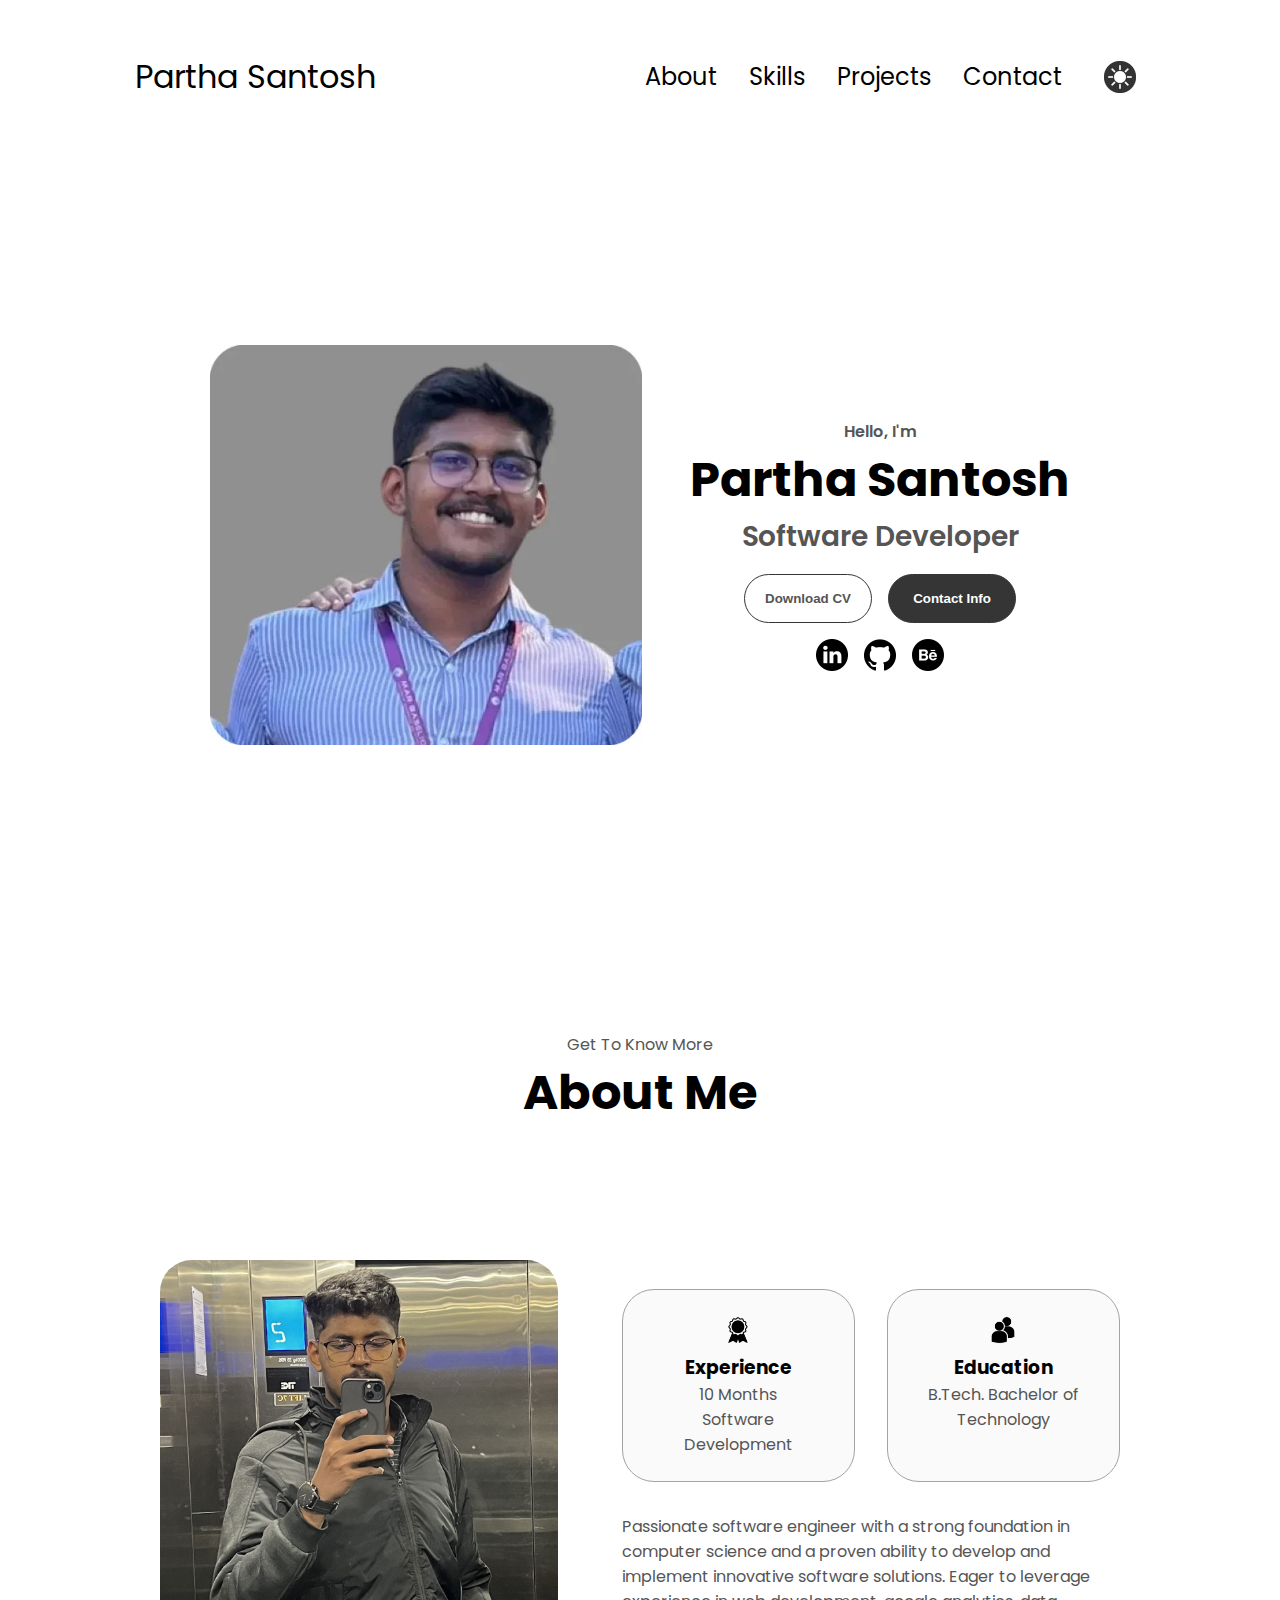
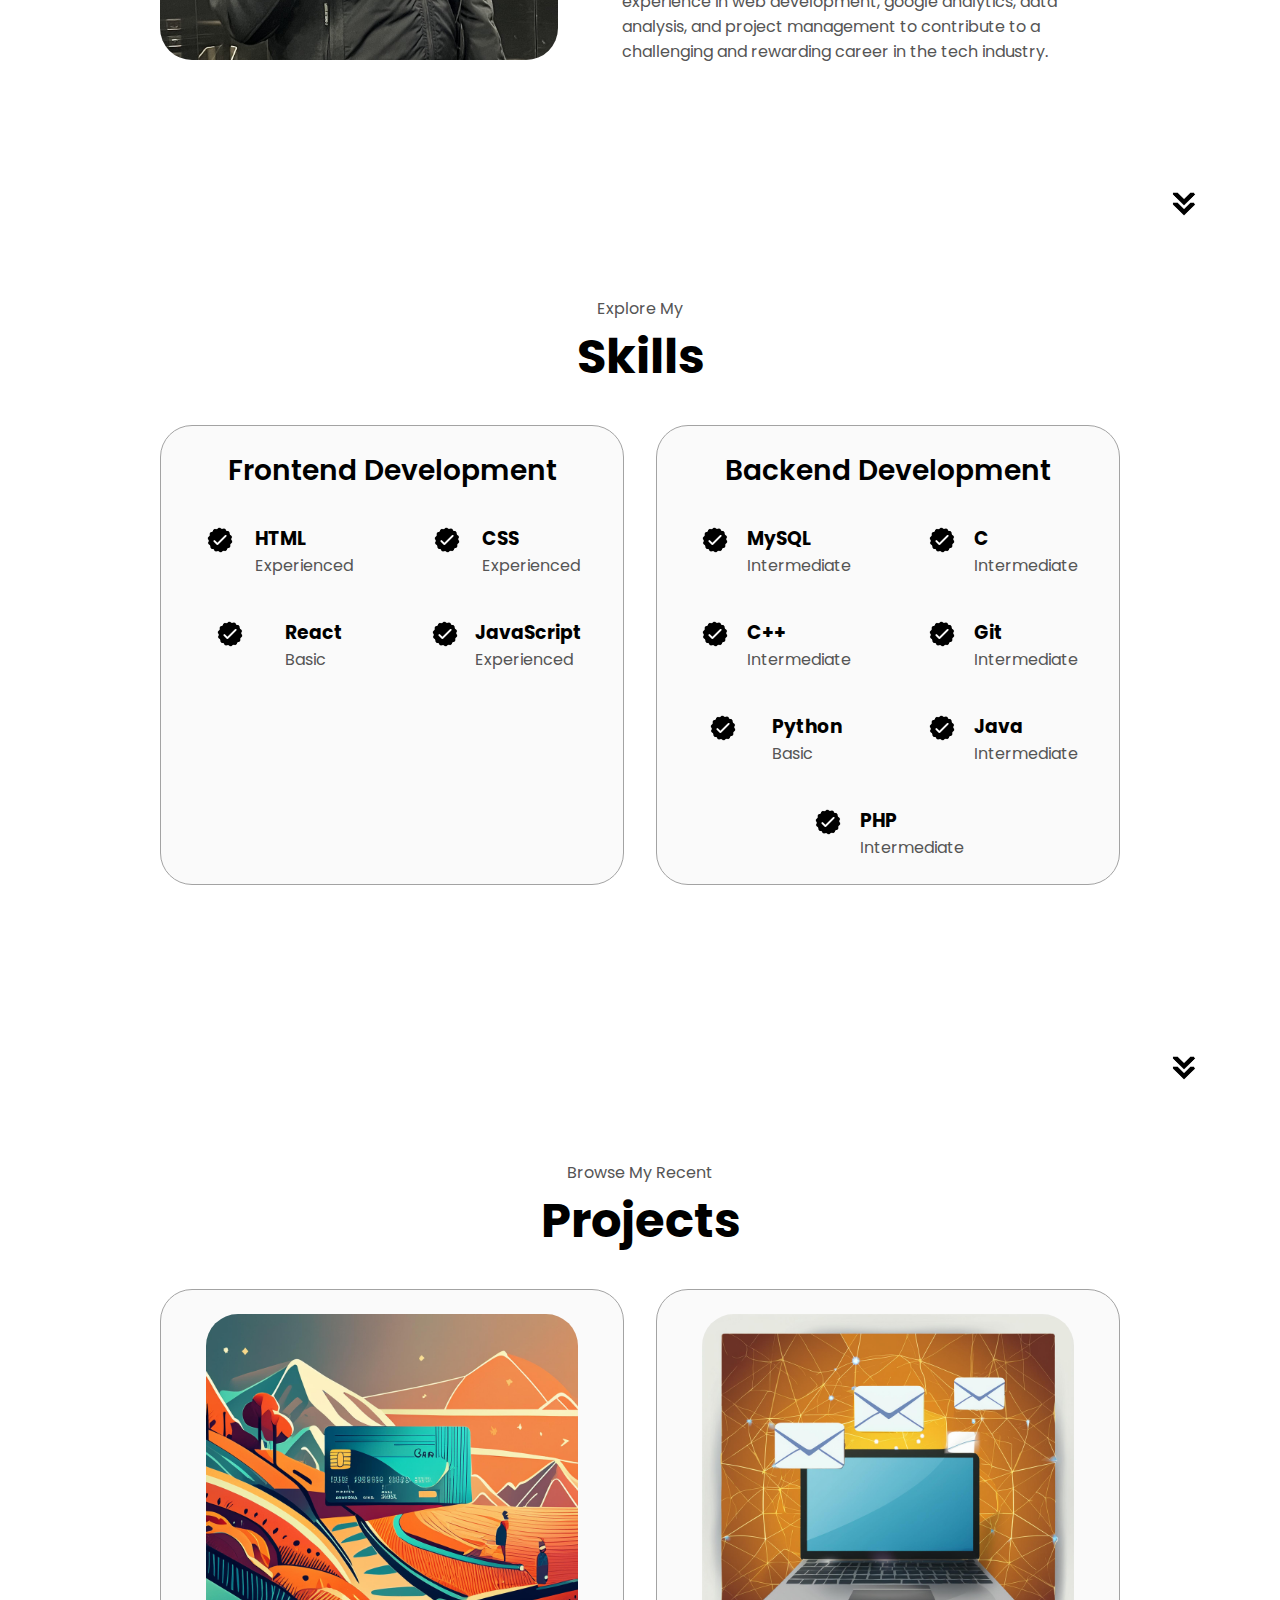
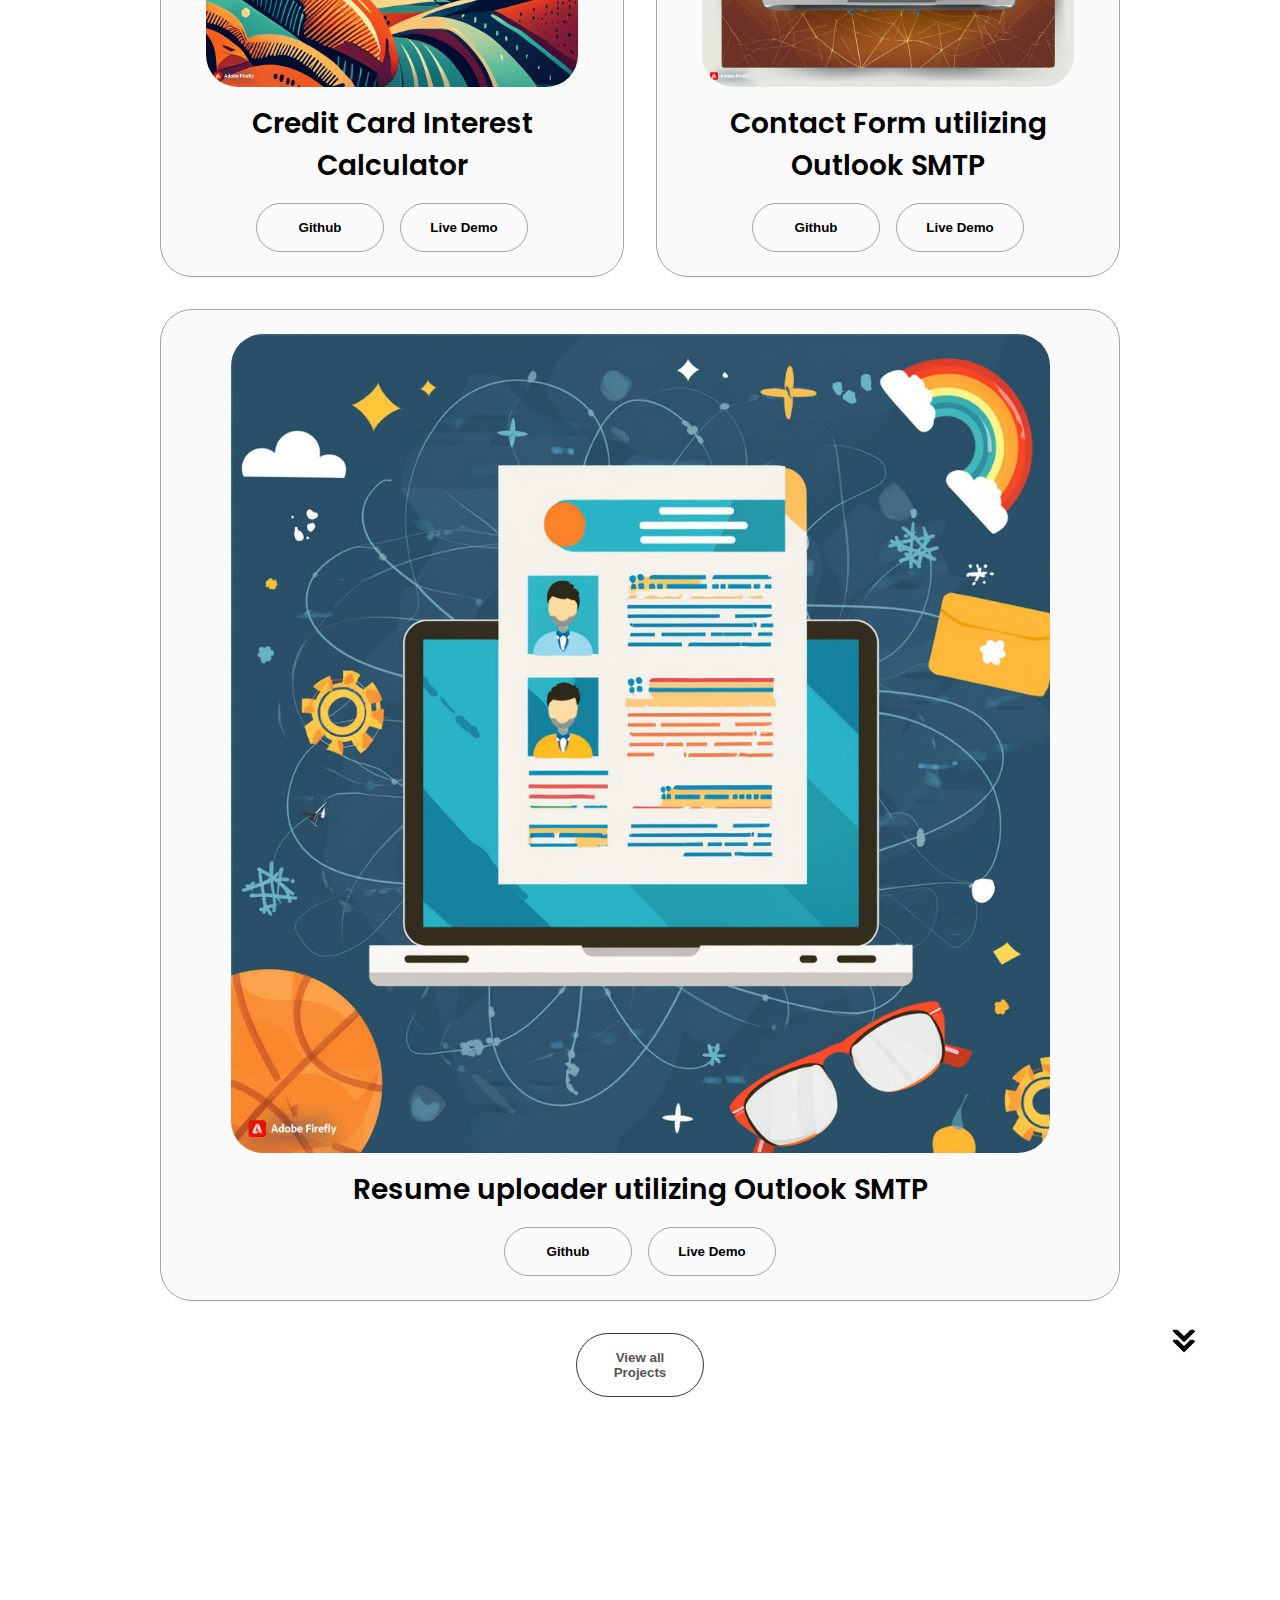
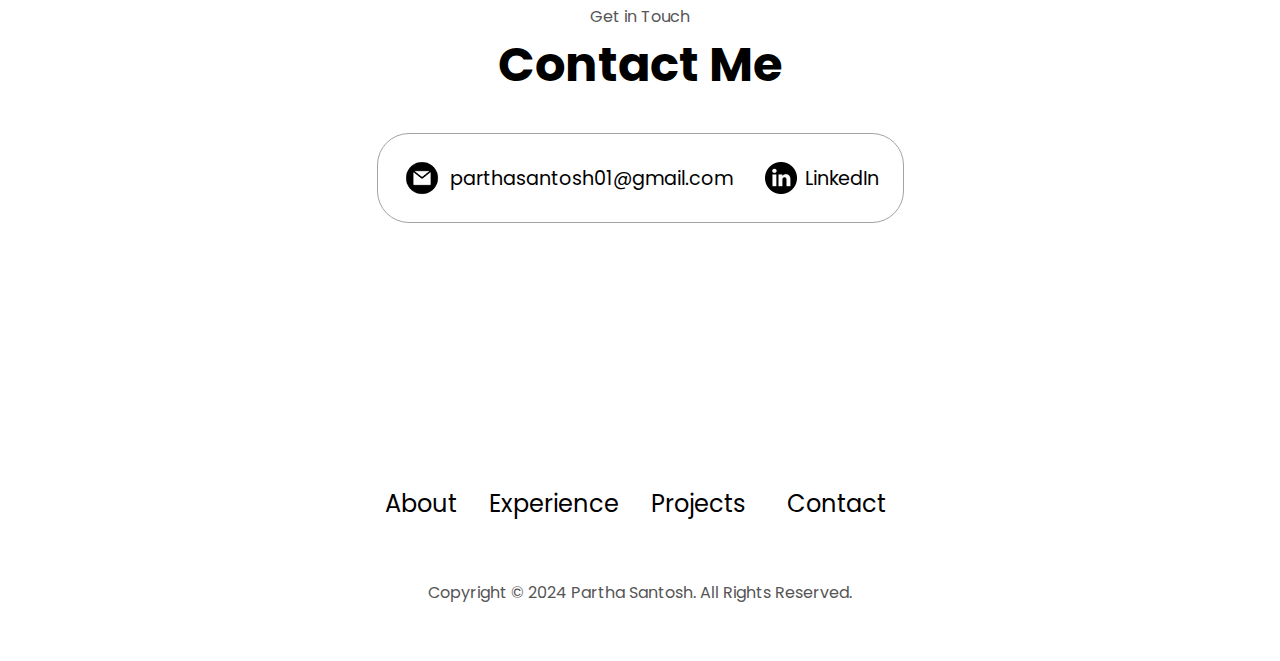
==== index.html @ 5e07e07b "Add files via upload" ====
<!DOCTYPE html>
<html lang="en">
  <head>
    <meta charset="UTF-8" />
    <meta http-equiv="X-UA-Compatible" content="IE=edge" />
    <meta name="viewport" content="width=device-width, initial-scale=1.0" />
    <title>My Portfolio</title>
    <link rel="stylesheet" href="style.css" />
    <link rel="stylesheet" href="mediaqueries.css" />

    <style>
      /* Webkit scrollbar styles */
      ::-webkit-scrollbar {
          width: 12px;
      }

      ::-webkit-scrollbar-track {
          background: #f1f1f1;
      }

      ::-webkit-scrollbar-thumb {
          background: #888;
          border-radius: 6px;
      }

      ::-webkit-scrollbar-thumb:hover {
          background: #555;
      }

      /* Firefox scrollbar styles */
      body {
          scrollbar-width: thin; /* Options: auto, thin */
          scrollbar-color: #888 #f1f1f1; /* thumb color, track color */
          height: 200vh; /* Just to make sure scrollbar appears */
      }
  </style>

  </head>
  <body>
    <nav id="desktop-nav">
      <div class="logo">Partha Santosh</div>
      <div>
        <ul class="nav-links">
          <li><a href="#about">About</a></li>
          <li><a href="#experience">Skills</a></li>
          <li><a href="#projects">Projects</a></li>
          <li><a href="#contact">Contact</a></li>
          <li>
            <img
              id="modeToggle"
              class="icon color-icon"
              src="./assets/theme_light.png"
              src-light="./assets/theme_light.png"
              src-dark="./assets/theme_dark.png"
              alt="Color them icon"
            />
          </li>
        </ul>
      </div>
    </nav>
    <nav id="hamburger-nav">
      <div class="logo">Partha Santosh</div>
      <div class="hamburger-menu">
        <div class="hamburger-icon" onclick="toggleMenu()">
          <span></span>
          <span></span>
          <span></span>
        </div>
        <div class="menu-links">
          <li><a href="#about" onclick="toggleMenu()">About</a></li>
          <li><a href="#experience" onclick="toggleMenu()">Experience</a></li>
          <li><a href="#projects" onclick="toggleMenu()">Projects</a></li>
          <li><a href="#contact" onclick="toggleMenu()">Contact</a></li>
          <li>
            <img
              id="modeToggle2"
              class="icon color-icon"
              src="./assets/theme_light.png"
              src-light="./assets/theme_light.png"
              src-dark="./assets/theme_dark.png"
              alt="Color them icon"
            />
          </li>
        </div>
      </div>
    </nav>
    <section id="profile">
      <div class="section__pic-container">
        <img src="./assets/partha profile pic.jpg" alt="Partha Santosh profile picture" />
      </div>
      <div class="section__text">
        <p class="section__text__p1">Hello, I'm</p>
        <h1 class="title">Partha Santosh</h1>
        <p class="section__text__p2">Software Developer</p>
        <div class="btn-container">
          <button
            class="btn btn-color-2"
            onclick="window.open('./assets/Partha Santosh Resume.pdf')"
          >
            Download CV
          </button>
          <button class="btn btn-color-1" onclick="location.href='./#contact'">
            Contact Info
          </button>
        </div>
        <div id="socials-container">
          <img
            src="./assets/linkedin_light.png"
            src-light="./assets/linkedin_light.png"
            src-dark="./assets/linkedin_dark.png"
            alt="My LinkedIn profile"
            class="icon linkedin-icon"
            onclick="location.href='https://www.linkedin.com/in/partha01/'"
          />
          <img
            src="./assets/github_light.png"
            src-light="./assets/github_light.png"
            src-dark="./assets/github_dark.png"
            alt="My github profile"
            class="icon github-icon"
            onclick="location.href='https://github.com/Parth0022'"
          />
          <img
            src="./assets/behance_light.png"
            src-light="./assets/behance_light.png"
            src-dark="./assets/behance_dark.png"
            alt="My Behance profile"
            class="icon behance-icon"
            onclick="location.href='https://www.behance.net/parthasantosh'"
          />
        </div>
      </div>
    </section>
    <section id="about">
      <p class="section__text__p1">Get To Know More</p>
      <h1 class="title">About Me</h1>
      <div class="section-container">
        <div class="section__pic-container">
          <img
            src="./assets/pic 2.2.JPG"
            alt="Profile picture"
            class="about-pic"
          />
        </div>
        <div class="about-details-container">
          <div class="about-containers">
            <div class="details-container">
              <img
                src="./assets/experience_light.png"
                src-light="./assets/experience_light.png"
                src-dark="./assets/experience_dark.png"
                alt="Experience icon"
                class="icon"
              />
              <h3>Experience</h3>
              <p>10 Months <br />Software Development</p>
            </div>
            <div class="details-container">
              <img
                src="./assets/education_light.png"
                src-light="./assets/education_light.png"
                src-dark="./assets/education_dark.png"
                alt="Education icon"
                class="icon"
              />
              <h3>Education</h3>
              <p>B.Tech. Bachelor of Technology</p>
            </div>
          </div>
          <div class="text-container">
            <p>
              Passionate software engineer with a strong foundation in computer science and a proven 
              ability to develop and implement innovative software solutions.
              Eager to leverage experience in web development, google analytics, data analysis, and project management to contribute to a 
              challenging and rewarding career in the tech industry.
            </p>
          </div>
        </div>
      </div>
      <img
        src="./assets/arrow_light.png"
        src-light="./assets/arrow_light.png"
        src-dark="./assets/arrow_dark.png"
        alt="Arrow icon"
        class="icon arrow"
        onclick="location.href='./#experience'"
      />
    </section>
    <section id="experience">
      <p class="section__text__p1">Explore My</p>
      <h1 class="title">Skills</h1>
      <div class="experience-details-container">
        <div class="about-containers">
          <div class="details-container">
            <h2 class="experience-sub-title">Frontend Development</h2>
            <div class="article-container">
              <article>
                <img
                  src="./assets/checkmark_light.png"
                  src-light="./assets/checkmark_light.png"
                  src-dark="./assets/checkmark_dark.png"
                  alt="Experience icon"
                  class="icon"
                />
                <div>
                  <h3>HTML</h3>
                  <p>Experienced</p>
                </div>
              </article>
              <article>
                <img
                  src="./assets/checkmark_light.png"
                  src-light="./assets/checkmark_light.png"
                  src-dark="./assets/checkmark_dark.png"
                  alt="Experience icon"
                  class="icon"
                />
                <div>
                  <h3>CSS</h3>
                  <p>Experienced</p>
                </div>
              </article>
              <article>
                <img
                  src="./assets/checkmark_light.png"
                  src-light="./assets/checkmark_light.png"
                  src-dark="./assets/checkmark_dark.png"
                  alt="Experience icon"
                  class="icon"
                />
                <div>
                  <h3>React</h3>
                  <p>Basic</p>
                </div>
              </article>
              <article>
                <img
                  src="./assets/checkmark_light.png"
                  src-light="./assets/checkmark_light.png"
                  src-dark="./assets/checkmark_dark.png"
                  alt="Experience icon"
                  class="icon"
                />
                <div>
                  <h3>JavaScript</h3>
                  <p>Experienced</p>
                </div>
              </article>
             

            </div>
          </div>
          <div class="details-container">
            <h2 class="experience-sub-title">Backend Development</h2>
            <div class="article-container">
              <article>
                <img
                  src="./assets/checkmark_light.png"
                  src-light="./assets/checkmark_light.png"
                  src-dark="./assets/checkmark_dark.png"
                  alt="Experience icon"
                  class="icon"
                />
                <div>
                  <h3>MySQL</h3>
                  <p>Intermediate</p>
                </div>
              </article>
              <article>
                <img
                  src="./assets/checkmark_light.png"
                  src-light="./assets/checkmark_light.png"
                  src-dark="./assets/checkmark_dark.png"
                  alt="Experience icon"
                  class="icon"
                />
                <div>
                  <h3>C</h3>
                  <p>Intermediate</p>
                </div>
              </article>
              <article>
                <img
                  src="./assets/checkmark_light.png"
                  src-light="./assets/checkmark_light.png"
                  src-dark="./assets/checkmark_dark.png"
                  alt="Experience icon"
                  class="icon"
                />
                <div>
                  <h3>C++</h3>
                  <p>Intermediate</p>
                </div>
              </article>
              <article>
                <img
                  src="./assets/checkmark_light.png"
                  src-light="./assets/checkmark_light.png"
                  src-dark="./assets/checkmark_dark.png"
                  alt="Experience icon"
                  class="icon"
                />
                <div>
                  <h3>Git</h3>
                  <p>Intermediate</p>
                </div>
              </article>
              <article>
                <img
                  src="./assets/checkmark_light.png"
                  src-light="./assets/checkmark_light.png"
                  src-dark="./assets/checkmark_dark.png"
                  alt="Experience icon"
                  class="icon"
                />
                <div>
                  <h3>Python</h3>
                  <p>Basic</p>
                </div>
              </article>
              <article>
                <img
                  src="./assets/checkmark_light.png"
                  src-light="./assets/checkmark_light.png"
                  src-dark="./assets/checkmark_dark.png"
                  alt="Experience icon"
                  class="icon"
                />
                <div>
                  <h3>Java</h3>
                  <p>Intermediate</p>
                </div>
              </article>
              <article>
                <img
                  src="./assets/checkmark_light.png"
                  src-light="./assets/checkmark_light.png"
                  src-dark="./assets/checkmark_dark.png"
                  alt="Experience icon"
                  class="icon"
                />
                <div>
                  <h3>PHP</h3>
                  <p>Intermediate</p>
                </div>
              </article>
            </div>
          </div>

        </div>
      </div>





      
      <img
        src="./assets/arrow_light.png"
        src-light="./assets/arrow_light.png"
        src-dark="./assets/arrow_dark.png"
        alt="Arrow icon"
        class="icon arrow"
        onclick="location.href='./#projects'"
      />
    </section>
    <section id="projects">
      <p class="section__text__p1">Browse My Recent</p>
      <h1 class="title">Projects</h1>
      <div class="experience-details-container">
        <div class="about-containers">
          <div class="details-container color-container">
            <div class="article-container">
              <img
                src="./assets/credit card poster.jpg"
                alt="Project 1"
                class="project-img"
              />
            </div>
            <h2 class="experience-sub-title project-title">Credit Card Interest Calculator</h2>
            <div class="btn-container">
              <button
                class="btn btn-color-2 project-btn"
                onclick="location.href='https://github.com/Parth0022/Credit-Card-Interest-Calculator.git'"
              >
                Github
              </button>
              <button
                class="btn btn-color-2 project-btn"
                onclick="location.href='https://github.com/'"
              >
                Live Demo
              </button>
            </div>
          </div>
          <div class="details-container color-container">
            <div class="article-container">
              <img
                src="./assets/SMTP poster.jpg"
                alt="Project 2"
                class="project-img"
              />
            </div>
            <h2 class="experience-sub-title project-title">Contact Form utilizing Outlook SMTP</h2>
            <div class="btn-container">
              <button
                class="btn btn-color-2 project-btn"
                onclick="location.href='https://github.com/Parth0022/SMTP-Contact-Form-.git'"
              >
                Github
              </button>
              <button
                class="btn btn-color-2 project-btn"
                onclick="location.href='https://github.com/Parth0022/SMTP-Contact-Form-.git'"
              >
                Live Demo
              </button>
            </div>
          </div>
          <div class="details-container color-container">
            <div class="article-container">
              <img
                src="./assets/resume uploader poster.jpg"
                alt="Project 3"
                class="project-img"
              />
            </div>
            <h2 class="experience-sub-title project-title">Resume uploader utilizing Outlook SMTP</h2>
            <div class="btn-container">
              <button
                class="btn btn-color-2 project-btn"
                onclick="location.href='https://github.com/Parth0022/Resume-Uploader.git'"
              >
                Github
              </button>
              <button
                class="btn btn-color-2 project-btn"
                onclick="location.href='https://github.com/Parth0022/Resume-Uploader.git'"
              >
                Live Demo
              </button>
            </div>
          </div>
        </div>
        <center>
          <button class="btn btn-color-2" onclick="location.href='./#contact'">
            View all Projects
          </button>
        <center>
      </div>
 
      <img
        src="./assets/arrow_light.png"
        src-light="./assets/arrow_light.png"
        src-dark="./assets/arrow_dark.png"
        alt="Arrow icon"
        class="icon arrow"
        onclick="location.href='./#contact'"
      />
    </section>
    <section id="contact">
      <p class="section__text__p1">Get in Touch</p>
      <h1 class="title">Contact Me</h1>
      <div class="contact-info-upper-container">
        <div class="contact-info-container">
          <img
            src="./assets/email_light.png"
            src-light="./assets/email_light.png"
            src-dark="./assets/email_dark.png"
            alt="Email icon"
            class="icon contact-icon email-icon"
          />
          <p><a href="mailto:parthasantosh01@gmail.com">parthasantosh01@gmail.com</a></p>
        </div>
        <div class="contact-info-container">
          <img
            src="./assets/linkedin_light.png"
            src-light="./assets/linkedin_light.png"
            src-dark="./assets/linkedin_dark.png"
            alt="My LinkedIn profile"
            class="icon linkedin-icon"
            onclick="location.href='https://www.linkedin.com/in/partha01/'"
          />
          <p><a href="https://www.linkedin.com">LinkedIn</a></p>
        </div>
      </div>
    </section>
    <footer>
      <nav>
        <div class="nav-links-container">
          <ul class="nav-links">
            <li><a href="#about">About</a></li>
            <li><a href="#experience">Experience</a></li>
            <li><a href="#projects">Projects</a></li>
            <li><a href="#contact">Contact</a></li>
          </ul>
        </div>
      </nav>
      <p>Copyright &#169; 2024 Partha Santosh. All Rights Reserved.</p>
    </footer>
    <script src="script.js"></script>
  </body>
</html>
---- style.css ----
/* GENERAL */

@import url("https://fonts.googleapis.com/css2?family=Poppins:wght@300;400;500;600&display=swap");

/* Default Light Mode */
:root {
  --primary-color: white;
  --primary-color-2: rgb(250, 250, 250);
  --primary-color-3: rgb(181, 181, 181);
  --background-color: rgb(255, 255, 255);
  --secondary-color: black;
  --secondary-color-2: rgb(85, 85, 85);
  --button-background: rgb(53, 53, 53);
  --button-text-hover: grey;
  --button-border: rgb(53, 53, 53) 0.1rem solid;
  --button-border-2: rgb(255, 255, 255) 0.1rem solid;
  --container-border: rgb(163, 163, 163);
}

/* Dark Mode */
[theme="dark"] {
  --primary-color: black;
  --primary-color-2: rgb(39, 39, 39);
  --primary-color-3: rgb(74, 74, 74);
  --background-color: rgb(33, 33, 33);
  --secondary-color: white;
  --secondary-color-2: rgb(170, 170, 170);
  --button-background: rgb(202, 202, 202);
  --button-text-hover: lightgrey;
  --button-border: rgb(202, 202, 202) 0.1rem solid;
  --button-border-2: rgb(0, 0, 0) 0.1rem solid;
  --container-border: rgb(92, 92, 92);
}

* {
  margin: 0;
  padding: 0;
}

h3 {
  color: var(--secondary-color);
}

body {
  font-family: "Poppins", sans-serif;
  background-color: var(--background-color);
}

html {
  scroll-behavior: smooth;
}

p {
  color: var(--secondary-color-2);
}

/* TRANSITION */

a,
.btn {
  transition: all 300ms ease;
}

/* DESKTOP NAV */

nav,
.nav-links {
  display: flex;
  align-items: center;
}

nav {
  justify-content: space-around;
  height: 17vh;
}

.nav-links {
  gap: 2rem;
  list-style: none;
  font-size: 1.5rem;
}

nav li:last-child {
  width: max-content;
  display: flex;
  margin: auto;
  padding: 10px;
}

a {
  color: var(--secondary-color);
  text-decoration: none;
  text-decoration-color: var(--primary-color);
}

a:hover {
  text-decoration: underline;
  text-underline-offset: 1rem;
  text-decoration-color: var(--secondary-color);
}

nav a:hover {
  color: var(--secondary-color);
  text-decoration-color: var(--secondary-color);
}

.logo {
  font-size: 2rem;
  color: var(--secondary-color);
}

.logo:hover {
  cursor: default;
}

/* HAMBURGER MENU */

#hamburger-nav {
  display: none;
}

.hamburger-menu {
  position: relative;
  display: inline-block;
}

.hamburger-icon {
  display: flex;
  flex-direction: column;
  justify-content: space-between;
  height: 24px;
  width: 30px;
  cursor: pointer;
}

.hamburger-icon span {
  width: 100%;
  height: 2px;
  background-color: var(--secondary-color);
  transition: all 0.3 ease-in-out;
}

.menu-links {
  position: absolute;
  top: 100%;
  right: 0;
  background-color: var(--primary-color);
  width: fit-content;
  max-height: 0;
  overflow: hidden;
  transition: all 0.3 ease-in-out;
}

.menu-links a {
  display: block;
  padding: 10px;
  text-align: center;
  font-size: 1.5rem;
  color: var(--secondary-color);
  text-decoration: none;
  transition: all 0.3 ease-in-out;
}

.menu-links li {
  list-style: none;
}

.menu-links.open {
  max-height: 300px;
}

.hamburger-icon.open span:first-child {
  transform: rotate(45deg) translate(10px, 5px);
}

.hamburger-icon.open span:nth-child(2) {
  opacity: 0;
}

.hamburger-icon.open span:last-child {
  transform: rotate(-45deg) translate(10px, -5px);
}

.hamburger-icon span:first-child {
  transform: none;
}

.hamburger-icon span:first-child {
  opacity: 1;
}

.hamburger-icon span:first-child {
  transform: none;
}

/* SECTIONS */

section {
  padding-top: 4vh;
  height: 96vh;
  margin: 0 10rem;
  box-sizing: border-box;
  min-height: fit-content;
}

.section-container {
  display: flex;
}

/* PROFILE SECTION */

#profile {
  display: flex;
  justify-content: center;
  gap: 5rem;
  height: 80vh;
}

.section__pic-container {
  display: flex;
  height: 400px;
  width: 400px;
  margin: auto 0;
}

.section__text {
  align-self: center;
  text-align: center;
}

.section__text p {
  font-weight: 600;
}

.section__text__p1 {
  text-align: center;
}

.section__text__p2 {
  font-size: 1.75rem;
  margin-bottom: 1rem;
}

.title {
  color: var(--secondary-color);
  font-size: 3rem;
  text-align: center;
}

#socials-container {
  display: flex;
  justify-content: center;
  margin-top: 1rem;
  gap: 1rem;
}

/* ICONS */

.icon {
  cursor: pointer;
  height: 2rem;
}

/* BUTTONS */

.btn-container {
  display: flex;
  justify-content: center;
  gap: 1rem;
}

.btn {
  font-weight: 600;
  transition: all 300ms ease;
  padding: 1rem;
  width: 8rem;
  border-radius: 2rem;
}

.btn-color-1,
.btn-color-2 {
  border: var(--button-border);
  color: var(--secondary-color-2);
}

.btn-color-1:hover,
.btn-color-2:hover {
  cursor: pointer;
}

.btn-color-1,
.btn-color-2:hover {
  background: var(--button-background);
  color: var(--primary-color);
}

.btn-color-1:hover {
  background: var(--secondary-color);
}

.btn-color-2 {
  background: none;
}

.btn-color-2:hover {
  border: var(--button-border);
  background: var(--secondary-color);
}

.btn-container {
  gap: 1rem;
}

/* ABOUT SECTION */

#about {
  position: relative;
}

.about-containers {
  gap: 2rem;
  margin-bottom: 2rem;
  margin-top: 2rem;
}

.about-details-container {
  justify-content: center;
  flex-direction: column;
}

.about-containers,
.about-details-container {
  display: flex;
}

.about-pic {
  border-radius: 2rem;
}

.arrow {
  position: absolute;
  right: -5rem;
  bottom: 2.5rem;
}

.details-container {
  padding: 1.5rem;
  flex: 1;
  background: var(--primary-color-2);
  border-radius: 2rem;
  border: var(--button-border);
  border-color: var(--container-border);
  text-align: center;
}

.section-container {
  gap: 4rem;
  height: 80%;
}

.section__pic-container {
  height: 400px;
  width: 400px;
  margin: auto 0;
}

/* EXPERIENCE SECTION */

#experience {
  position: relative;
}

.experience-sub-title {
  color: var(--secondary-color);
  font-weight: 600;
  font-size: 1.75rem;
  margin-bottom: 2rem;
}

.experience-details-container {
  display: flex;
  justify-content: center;
  flex-direction: column;
}

.article-container {
  display: flex;
  text-align: initial;
  flex-wrap: wrap;
  flex-direction: row;
  gap: 2.5rem;
  justify-content: space-around;
}

article {
  display: flex;
  width: 10rem;
  justify-content: space-around;
  gap: 0.5rem;
}

article .icon {
  cursor: default;
}

/* PROJECTS SECTION */

#projects {
  position: relative;
}

.color-container {
  border-color: var(--container-border);
  background: var(--primary-color-2);
}

.project-img {
  border-radius: 2rem;
  width: 90%;
  height: 90%;
}

.project-title {
  margin: 1rem;
  color: var(--secondary-color);
}

.project-btn {
  color: var(--secondary-color);
  border-color: var(--container-border);
}

/* CONTACT */

#contact {
  display: flex;
  justify-content: center;
  flex-direction: column;
  height: 70vh;
}

.contact-info-upper-container {
  display: flex;
  justify-content: center;
  border-radius: 2rem;
  border: var(--button-border);
  border-color: var(--container-border);
  background: var(--background-color);
  margin: 2rem auto;
  padding: 0.5rem;
}

.contact-info-container {
  display: flex;
  align-items: center;
  justify-content: center;
  gap: 0.5rem;
  margin: 1rem;
}

.contact-info-container p {
  font-size: larger;
}

.contact-icon {
  cursor: default;
}

.email-icon {
  height: 2.5rem;
}

/* FOOTER SECTION */

footer {
  height: 26vh;
  margin: 0 1rem;
}

footer p {
  text-align: center;
}
---- mediaqueries.css ----
@media screen and (max-width: 1400px) {
  #profile {
    height: 83vh;
    margin-bottom: 6rem;
  }
  .about-containers {
    flex-wrap: wrap;
  }
}

@media screen and (max-width: 1200px) {
  #desktop-nav {
    display: none;
  }
  #hamburger-nav {
    display: flex;
  }
  #experience,
  .experience-details-container {
    margin-top: 2rem;
  }
  #profile,
  .section-container {
    display: block;
  }
  .arrow {
    display: none;
  }
  section,
  .section-container {
    height: fit-content;
  }
  section {
    margin: 0 5%;
  }
  .section__pic-container {
    width: 275px;
    height: 275px;
    margin: 0 auto 2rem;
  }
  .about-containers {
    margin-top: 0;
  }
}

@media screen and (max-width: 600px) {
  #contact,
  footer {
    height: 40vh;
  }
  #profile {
    height: 83vh;
    margin-bottom: 0;
  }
  article {
    font-size: 1rem;
  }
  footer nav {
    height: fit-content;
    margin-bottom: 2rem;
  }
  .about-containers,
  .contact-info-upper-container,
  .btn-container {
    flex-wrap: wrap;
  }
  .contact-info-container {
    margin: 0;
  }
  .contact-info-container p,
  .nav-links li a {
    font-size: 1rem;
  }
  .experience-sub-title {
    font-size: 1.25rem;
  }
  .logo {
    font-size: 1.5rem;
  }
  .nav-links {
    flex-direction: column;
    gap: 0.5rem;
    text-align: center;
  }
  .section__pic-container {
    width: auto;
    height: 46vw;
    justify-content: center;
  }
  .section__text__p2 {
    font-size: 1.25rem;
  }
  .title {
    font-size: 2rem;
  }
  .text-container {
    text-align: justify;
  }
}
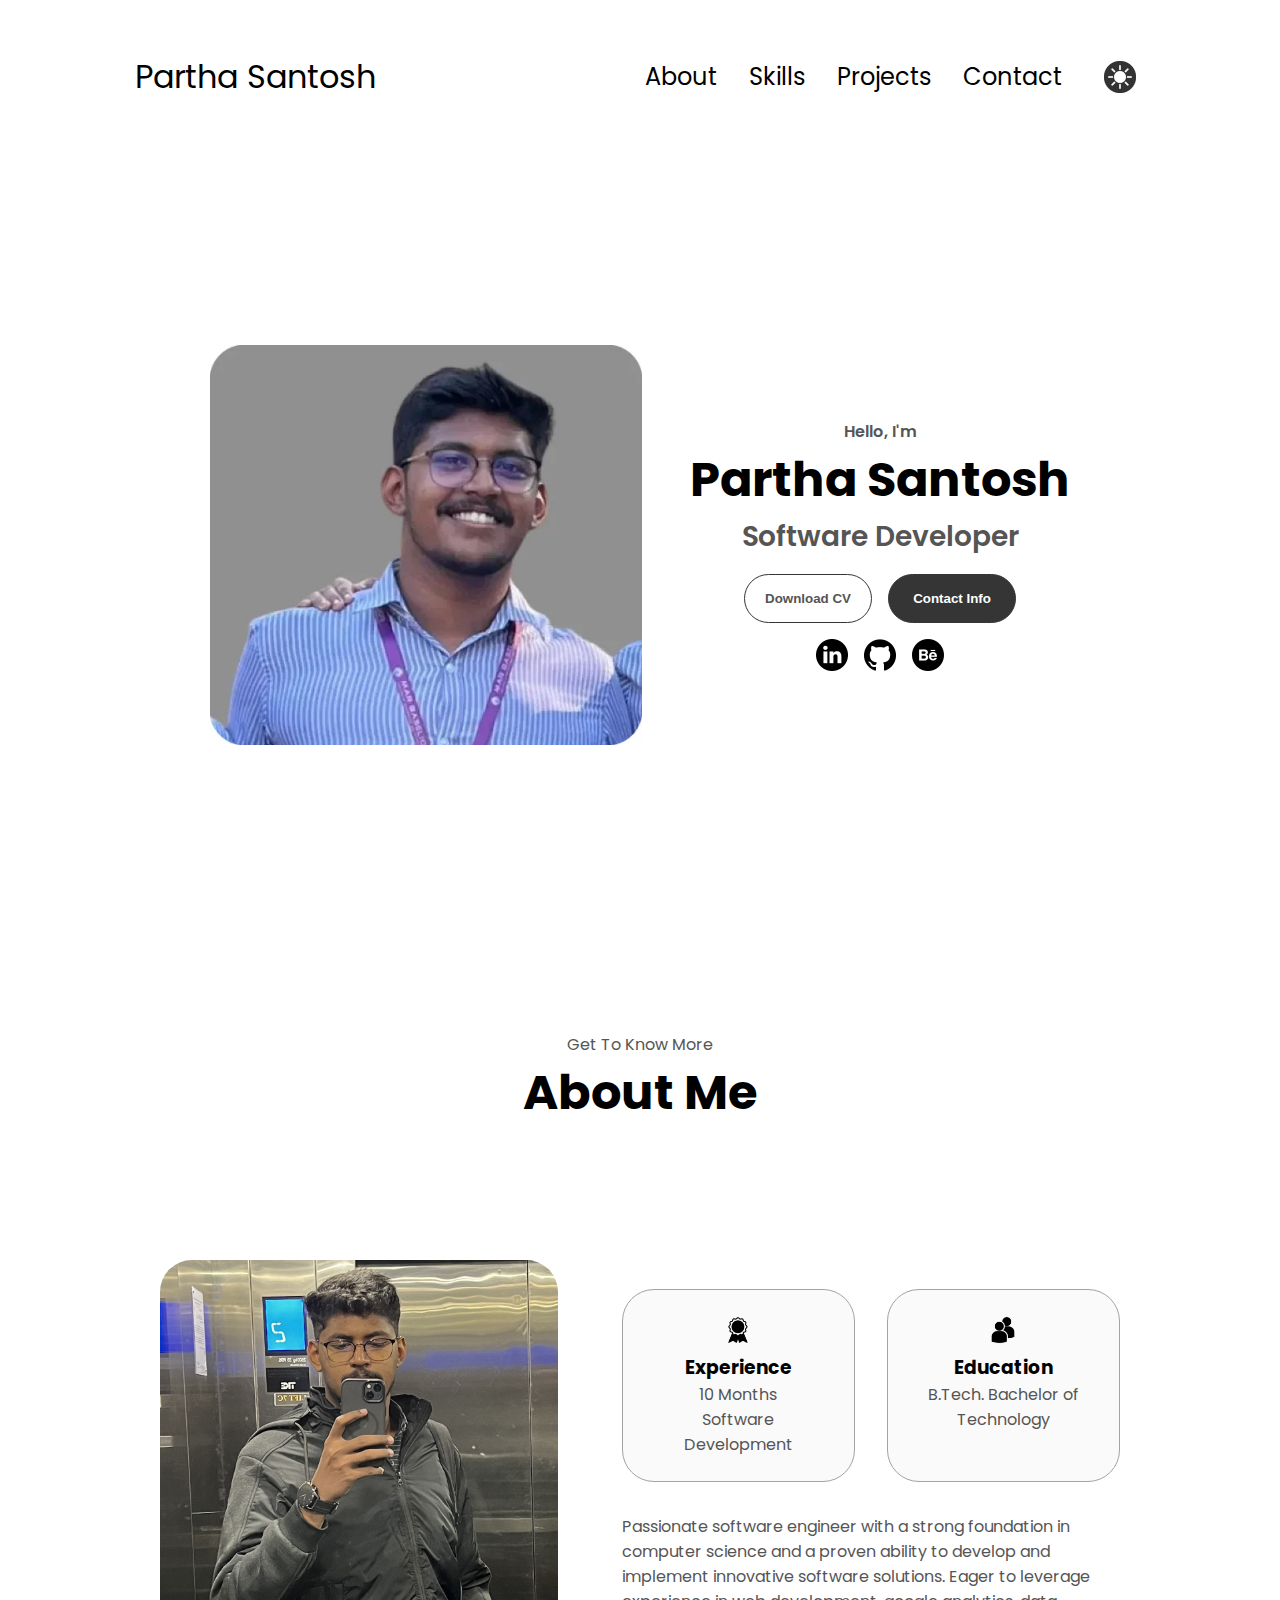
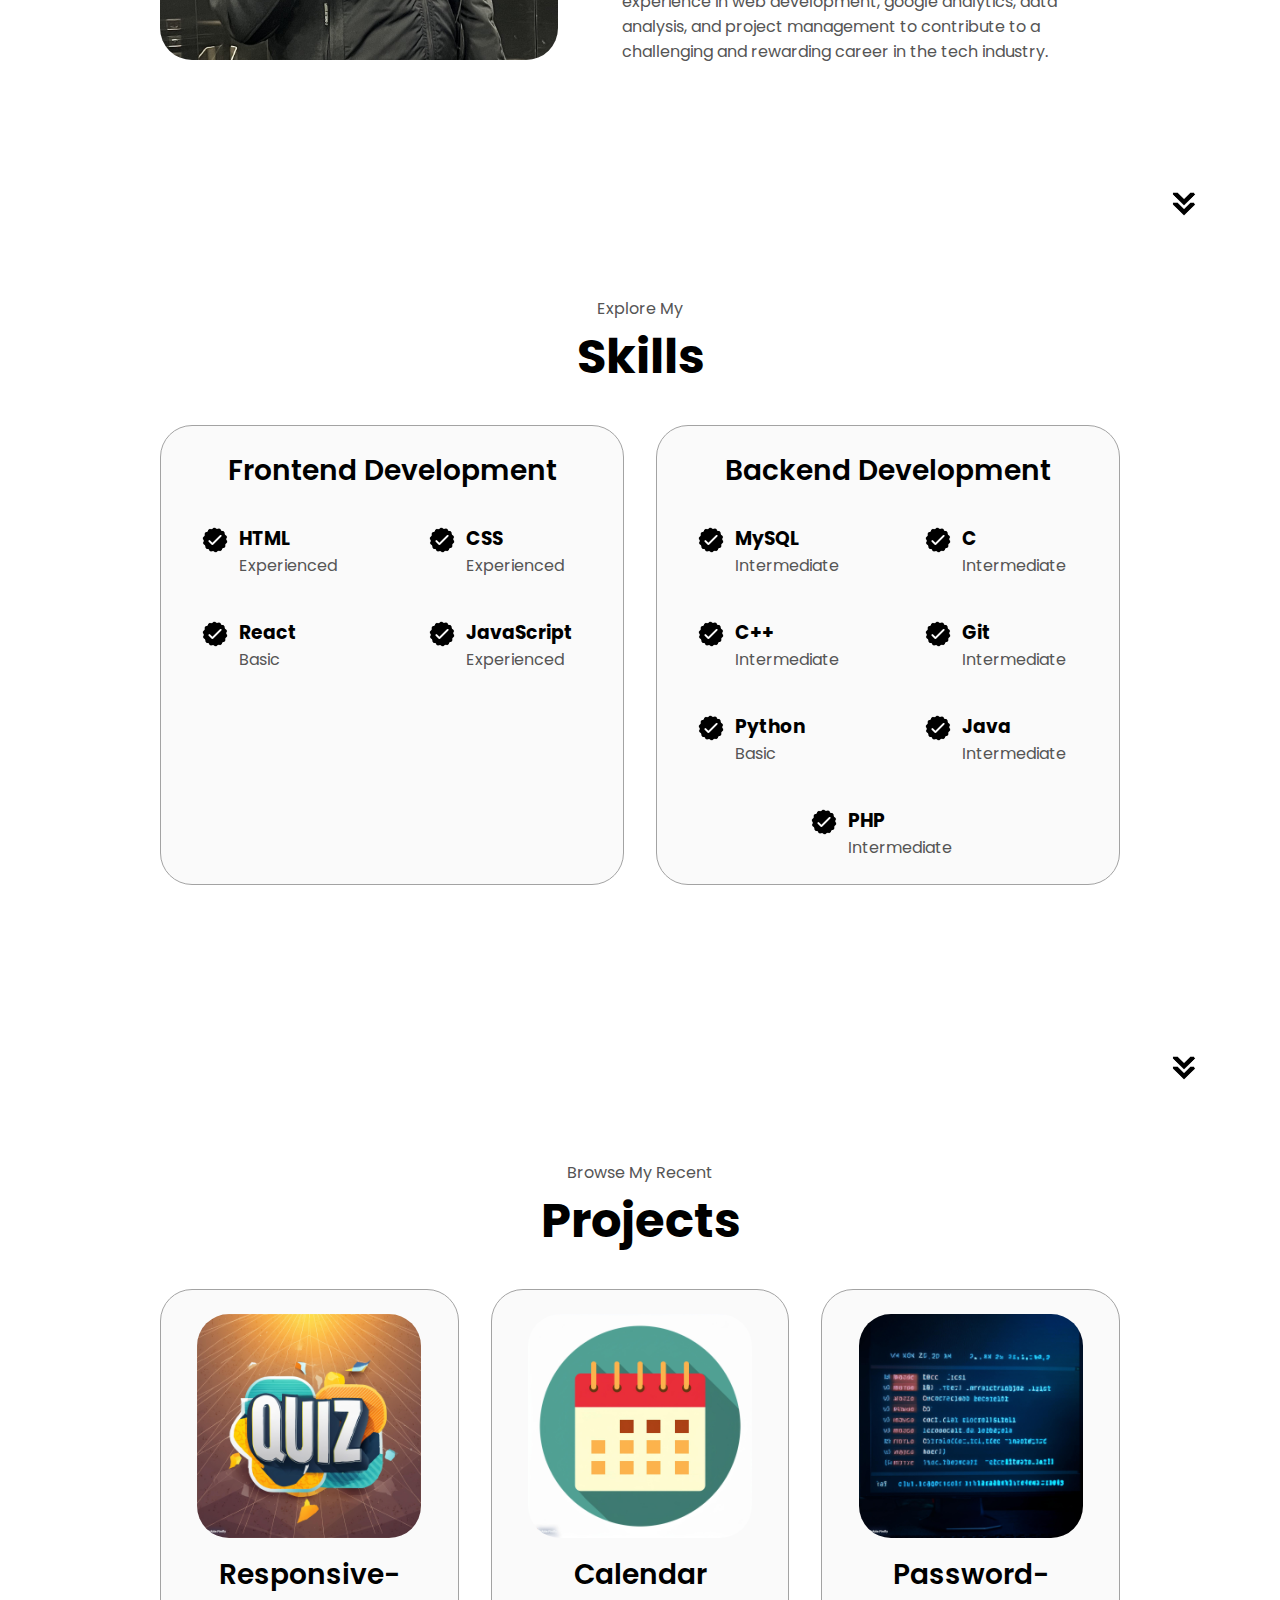
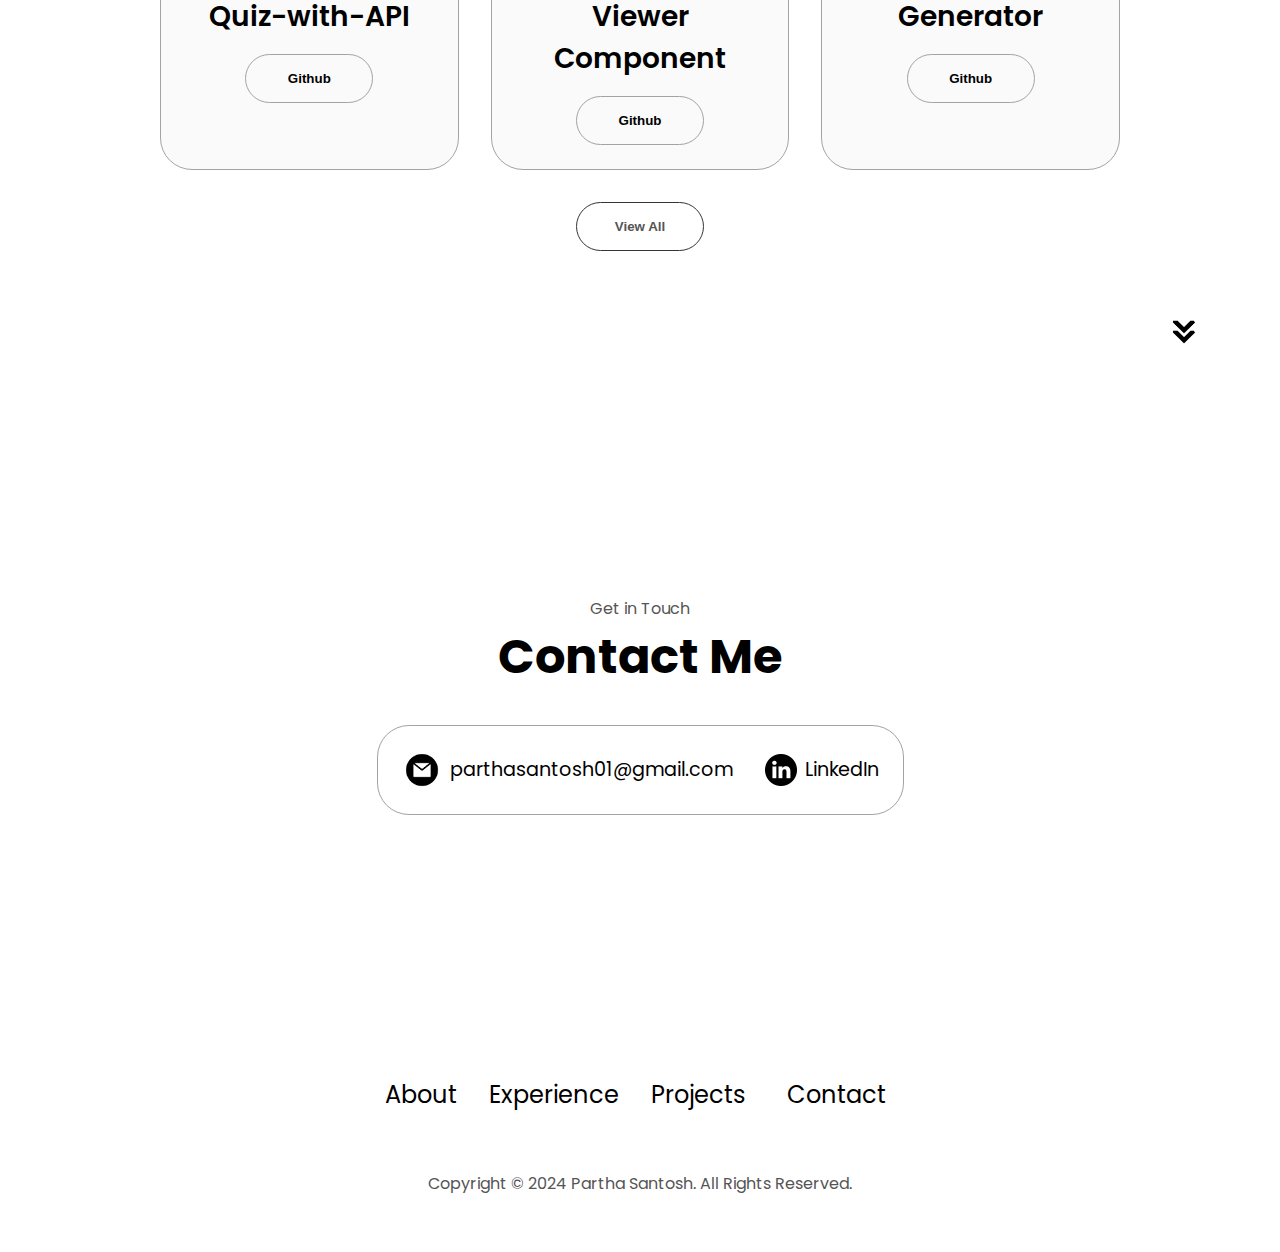
==== commit a6866e86: "Added new projects section" ====
--- a/index.html
+++ b/index.html
@@ -34,6 +34,16 @@
           height: 200vh; /* Just to make sure scrollbar appears */
       }
   </style>
+
+<!-- Google tag (gtag.js) -->
+<script async src="https://www.googletagmanager.com/gtag/js?id=G-PV5163DW56"></script>
+<script>
+  window.dataLayer = window.dataLayer || [];
+  function gtag(){dataLayer.push(arguments);}
+  gtag('js', new Date());
+
+  gtag('config', 'G-PV5163DW56');
+</script>
 
   </head>
   <body>
@@ -61,17 +71,6 @@
     <nav id="hamburger-nav">
       <div class="logo">Partha Santosh</div>
       <div class="hamburger-menu">
-        <div class="hamburger-icon" onclick="toggleMenu()">
-          <span></span>
-          <span></span>
-          <span></span>
-        </div>
-        <div class="menu-links">
-          <li><a href="#about" onclick="toggleMenu()">About</a></li>
-          <li><a href="#experience" onclick="toggleMenu()">Experience</a></li>
-          <li><a href="#projects" onclick="toggleMenu()">Projects</a></li>
-          <li><a href="#contact" onclick="toggleMenu()">Contact</a></li>
-          <li>
             <img
               id="modeToggle2"
               class="icon color-icon"
@@ -80,8 +79,7 @@
               src-dark="./assets/theme_dark.png"
               alt="Color them icon"
             />
-          </li>
-        </div>
+
       </div>
     </nav>
     <section id="profile">
@@ -372,79 +370,64 @@
           <div class="details-container color-container">
             <div class="article-container">
               <img
-                src="./assets/credit card poster.jpg"
+                src="./assets/quiz poster.jpg"
                 alt="Project 1"
                 class="project-img"
               />
             </div>
-            <h2 class="experience-sub-title project-title">Credit Card Interest Calculator</h2>
+            <h2 class="experience-sub-title project-title">Responsive-Quiz-with-API</h2>
             <div class="btn-container">
               <button
                 class="btn btn-color-2 project-btn"
-                onclick="location.href='https://github.com/Parth0022/Credit-Card-Interest-Calculator.git'"
+                onclick="location.href='https://github.com/Parth0022/Responsive-Quiz-with-API'"
               >
                 Github
               </button>
-              <button
-                class="btn btn-color-2 project-btn"
-                onclick="location.href='https://github.com/'"
-              >
-                Live Demo
-              </button>
+
             </div>
           </div>
           <div class="details-container color-container">
             <div class="article-container">
               <img
-                src="./assets/SMTP poster.jpg"
+                src="./assets/Calendar-Viewer-Component.jpg"
                 alt="Project 2"
                 class="project-img"
               />
             </div>
-            <h2 class="experience-sub-title project-title">Contact Form utilizing Outlook SMTP</h2>
+            <h2 class="experience-sub-title project-title">Calendar Viewer Component</h2>
             <div class="btn-container">
               <button
                 class="btn btn-color-2 project-btn"
-                onclick="location.href='https://github.com/Parth0022/SMTP-Contact-Form-.git'"
+                onclick="location.href='https://github.com/Parth0022/Calendar-Viewer-Component'"
               >
                 Github
               </button>
-              <button
-                class="btn btn-color-2 project-btn"
-                onclick="location.href='https://github.com/Parth0022/SMTP-Contact-Form-.git'"
-              >
-                Live Demo
-              </button>
+
             </div>
           </div>
           <div class="details-container color-container">
             <div class="article-container">
               <img
-                src="./assets/resume uploader poster.jpg"
+                src="./assets/Password Generator.jpg"
                 alt="Project 3"
                 class="project-img"
               />
             </div>
-            <h2 class="experience-sub-title project-title">Resume uploader utilizing Outlook SMTP</h2>
+            <h2 class="experience-sub-title project-title">Password-Generator</h2>
             <div class="btn-container">
               <button
                 class="btn btn-color-2 project-btn"
-                onclick="location.href='https://github.com/Parth0022/Resume-Uploader.git'"
+                onclick="location.href='https://github.com/Parth0022/Password-Generator'"
               >
                 Github
               </button>
-              <button
-                class="btn btn-color-2 project-btn"
-                onclick="location.href='https://github.com/Parth0022/Resume-Uploader.git'"
-              >
-                Live Demo
-              </button>
+
             </div>
           </div>
         </div>
         <center>
-          <button class="btn btn-color-2" onclick="location.href='./#contact'">
-            View all Projects
+          <button class="btn btn-color-2" onclick="location.href='projects.html'">
+            View All
           </button>
         <center>
       </div>
@@ -481,7 +464,7 @@
             class="icon linkedin-icon"
             onclick="location.href='https://www.linkedin.com/in/partha01/'"
           />
-          <p><a href="https://www.linkedin.com">LinkedIn</a></p>
+          <p><a href="https://www.linkedin.com/in/partha01/">LinkedIn</a></p>
         </div>
       </div>
     </section>
--- a/style.css
+++ b/style.css
@@ -395,7 +395,7 @@
 article {
   display: flex;
   width: 10rem;
-  justify-content: space-around;
+  /* justify-content: space-between; */
   gap: 0.5rem;
 }
 
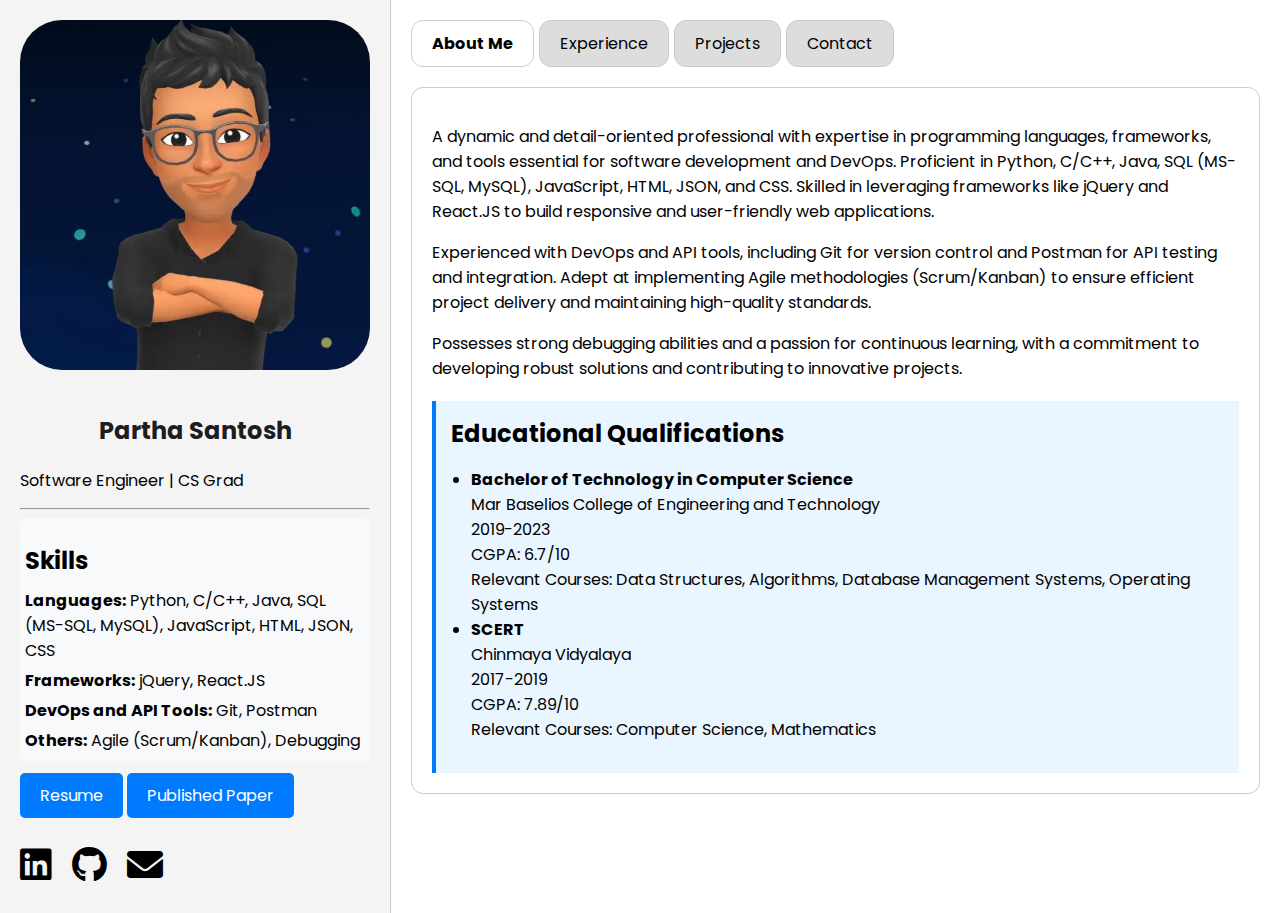
==== commit d24ad404: "New updated for single page( multi-tab)" ====
--- a/index.html
+++ b/index.html
@@ -1,41 +1,32 @@
 <!DOCTYPE html>
 <html lang="en">
-  <head>
-    <meta charset="UTF-8" />
-    <meta http-equiv="X-UA-Compatible" content="IE=edge" />
-    <meta name="viewport" content="width=device-width, initial-scale=1.0" />
-    <title>My Portfolio</title>
-    <link rel="stylesheet" href="style.css" />
-    <link rel="stylesheet" href="mediaqueries.css" />
-
-    <style>
-      /* Webkit scrollbar styles */
-      ::-webkit-scrollbar {
-          width: 12px;
-      }
-
-      ::-webkit-scrollbar-track {
-          background: #f1f1f1;
-      }
-
-      ::-webkit-scrollbar-thumb {
-          background: #888;
-          border-radius: 6px;
-      }
-
-      ::-webkit-scrollbar-thumb:hover {
-          background: #555;
-      }
-
-      /* Firefox scrollbar styles */
-      body {
-          scrollbar-width: thin; /* Options: auto, thin */
-          scrollbar-color: #888 #f1f1f1; /* thumb color, track color */
-          height: 200vh; /* Just to make sure scrollbar appears */
-      }
-  </style>
-
-<!-- Google tag (gtag.js) -->
+<head>
+    <meta charset="UTF-8">
+    <meta name="viewport" content="width=device-width, initial-scale=1.0">
+    <title>Partha Santosh | Portfolio</title>
+
+     <!-- SEO Meta Tags -->
+     <meta name="description" content="Partha Santosh's portfolio showcasing skills in software engineering, projects, and professional experience.">
+     <meta name="keywords" content="Partha Santosh, Software Engineer, Portfolio, Python, Java, JavaScript, Web Development, Projects">
+     <meta name="author" content="Partha Santosh">
+ 
+     <!-- Open Graph Meta Tags -->
+     <meta property="og:title" content="Partha Santosh | Portfolio">
+     <meta property="og:description" content="Explore the portfolio of Partha Santosh, a software engineer with expertise in various programming languages and frameworks.">
+     <meta property="og:image" content="assets/parthasantosh2.jpg"> <!-- URL to a relevant image -->
+     <meta property="og:url" content="https://yourwebsite.com"> <!-- Replace with actual URL -->
+     <meta property="og:type" content="website">
+ 
+     <!-- Twitter Card Meta Tags -->
+     <meta name="twitter:card" content="summary_large_image">
+     <meta name="twitter:title" content="Partha Santosh | Portfolio">
+     <meta name="twitter:description" content="Explore the portfolio of Partha Santosh, a software engineer with expertise in various programming languages and frameworks.">
+     <meta name="twitter:image" content="assets/parthasantosh2.jpg"> <!-- URL to a relevant image -->
+
+    <link rel="stylesheet" href="styles.css">
+    <link rel="stylesheet" href="https://cdnjs.cloudflare.com/ajax/libs/font-awesome/6.0.0-beta3/css/all.min.css">
+
+    <!-- Google tag (gtag.js) -->
 <script async src="https://www.googletagmanager.com/gtag/js?id=G-PV5163DW56"></script>
 <script>
   window.dataLayer = window.dataLayer || [];
@@ -45,442 +36,242 @@
   gtag('config', 'G-PV5163DW56');
 </script>
 
-  </head>
-  <body>
-    <nav id="desktop-nav">
-      <div class="logo">Partha Santosh</div>
-      <div>
-        <ul class="nav-links">
-          <li><a href="#about">About</a></li>
-          <li><a href="#experience">Skills</a></li>
-          <li><a href="#projects">Projects</a></li>
-          <li><a href="#contact">Contact</a></li>
-          <li>
-            <img
-              id="modeToggle"
-              class="icon color-icon"
-              src="./assets/theme_light.png"
-              src-light="./assets/theme_light.png"
-              src-dark="./assets/theme_dark.png"
-              alt="Color them icon"
-            />
-          </li>
-        </ul>
-      </div>
-    </nav>
-    <nav id="hamburger-nav">
-      <div class="logo">Partha Santosh</div>
-      <div class="hamburger-menu">
-            <img
-              id="modeToggle2"
-              class="icon color-icon"
-              src="./assets/theme_light.png"
-              src-light="./assets/theme_light.png"
-              src-dark="./assets/theme_dark.png"
-              alt="Color them icon"
-            />
-
-      </div>
-    </nav>
-    <section id="profile">
-      <div class="section__pic-container">
-        <img src="./assets/partha profile pic.jpg" alt="Partha Santosh profile picture" />
-      </div>
-      <div class="section__text">
-        <p class="section__text__p1">Hello, I'm</p>
-        <h1 class="title">Partha Santosh</h1>
-        <p class="section__text__p2">Software Developer</p>
-        <div class="btn-container">
-          <button
-            class="btn btn-color-2"
-            onclick="window.open('./assets/Partha Santosh Resume.pdf')"
-          >
-            Download CV
-          </button>
-          <button class="btn btn-color-1" onclick="location.href='./#contact'">
-            Contact Info
-          </button>
-        </div>
-        <div id="socials-container">
-          <img
-            src="./assets/linkedin_light.png"
-            src-light="./assets/linkedin_light.png"
-            src-dark="./assets/linkedin_dark.png"
-            alt="My LinkedIn profile"
-            class="icon linkedin-icon"
-            onclick="location.href='https://www.linkedin.com/in/partha01/'"
-          />
-          <img
-            src="./assets/github_light.png"
-            src-light="./assets/github_light.png"
-            src-dark="./assets/github_dark.png"
-            alt="My github profile"
-            class="icon github-icon"
-            onclick="location.href='https://github.com/Parth0022'"
-          />
-          <img
-            src="./assets/behance_light.png"
-            src-light="./assets/behance_light.png"
-            src-dark="./assets/behance_dark.png"
-            alt="My Behance profile"
-            class="icon behance-icon"
-            onclick="location.href='https://www.behance.net/parthasantosh'"
-          />
-        </div>
-      </div>
-    </section>
-    <section id="about">
-      <p class="section__text__p1">Get To Know More</p>
-      <h1 class="title">About Me</h1>
-      <div class="section-container">
-        <div class="section__pic-container">
-          <img
-            src="./assets/pic 2.2.JPG"
-            alt="Profile picture"
-            class="about-pic"
-          />
-        </div>
-        <div class="about-details-container">
-          <div class="about-containers">
-            <div class="details-container">
-              <img
-                src="./assets/experience_light.png"
-                src-light="./assets/experience_light.png"
-                src-dark="./assets/experience_dark.png"
-                alt="Experience icon"
-                class="icon"
-              />
-              <h3>Experience</h3>
-              <p>10 Months <br />Software Development</p>
+</head>
+<body>
+
+    <!-- Sidebar -->
+    <div class="sidebar">
+        <img src="assets/parthasantosh2.jpg" class="profile-image" >
+        <h1>Partha Santosh</h1>
+        <p>Software Engineer | CS Grad</p>
+        <hr>
+       <!-- Skills Section -->
+<div class="skills-container">
+  <h2>Skills</h2>
+  <p><strong>Languages:</strong> Python, C/C++, Java, SQL (MS-SQL, MySQL), JavaScript, HTML, JSON, CSS</p>
+  <p><strong>Frameworks:</strong> jQuery, React.JS</p>
+  <p><strong>DevOps and API Tools:</strong> Git, Postman</p>
+  <p><strong>Others:</strong> Agile (Scrum/Kanban), Debugging</p>
+</div>
+        <a href="assets/Partha Santosh Resume.pdf" download class="download-button" aria-label="Download file">Resume</a>
+        <a href="https://link.springer.com/chapter/10.1007/978-981-97-2147-4_18" download class="download-button" aria-label="Download file">Published Paper</a>
+    
+                <!-- Social Media Links -->
+                <div class="social-media">
+                    <a href="https://www.linkedin.com/in/partha01/" target="_blank" aria-label="LinkedIn">
+                        <i class="fab fa-linkedin"></i>
+                    </a>
+                    <a href="https://github.com/Parth0022" target="_blank" aria-label="GitHub">
+                        <i class="fab fa-github"></i>
+                    </a>
+                    <a href="mailto:parthasantosh01@gmail.com" aria-label="Email">
+                        <i class="fas fa-envelope"></i>
+                    </a>
+                </div>
+    </div>
+
+    <!-- Main Content Area -->
+    <div class="main-content">
+        <!-- Tabs -->
+        <div class="tabs" role="tablist">
+            <div class="tab active" role="tab" tabindex="0" onclick="showTab(event, 'tab1')" aria-selected="true">About Me</div>
+            <div class="tab" role="tab" tabindex="0" onclick="showTab(event, 'tab2')" aria-selected="false">Experience</div>
+            <div class="tab" role="tab" tabindex="0" onclick="showTab(event, 'tab3')" aria-selected="false">Projects</div>
+            <div class="tab" role="tab" tabindex="0" onclick="showTab(event, 'tab4')" aria-selected="false">Contact</div>
+        </div>
+
+        <!-- Tab Contents -->
+        <div id="tab1" class="tab-content active" role="tabpanel">
+            <p>
+                A dynamic and detail-oriented professional with expertise in programming languages, frameworks, and tools essential for software development and DevOps. Proficient in Python, C/C++, Java, SQL (MS-SQL, MySQL), JavaScript, HTML, JSON, and CSS. Skilled in leveraging frameworks like jQuery and React.JS to build responsive and user-friendly web applications.
+            </p>
+            <p>Experienced with DevOps and API tools, including Git for version control and Postman for API testing and integration. Adept at implementing Agile methodologies (Scrum/Kanban) to ensure efficient project delivery and maintaining high-quality standards.</p>
+            <p>Possesses strong debugging abilities and a passion for continuous learning, with a commitment to developing robust solutions and contributing to innovative projects.</p>
+            <div class="education-container">
+              <h2>Educational Qualifications</h2>
+              <ul>
+                  <li>
+                      <strong>Bachelor of Technology in Computer Science</strong><br>
+                      Mar Baselios College of Engineering and Technology<br>
+                      2019-2023<br>
+                      CGPA: 6.7/10<br>
+                      Relevant Courses: Data Structures, Algorithms, Database Management Systems, Operating Systems
+                  </li>
+                  <li>
+                      <strong>SCERT</strong><br>
+                      Chinmaya Vidyalaya<br>
+                      2017-2019<br>
+                      CGPA: 7.89/10<br>
+                      Relevant Courses: Computer Science, Mathematics
+                  </li>
+              </ul>
+          </div>
+        </div>
+
+        <div id="tab2" class="tab-content " role="tabpanel">
+          <div class="experience-container">
+            <h2>Professional Experience</h2>
+        
+            <div class="experience-card">
+                <h5 class="card-title">Junior Software Engineer</h5>
+                <p class="company-name">TE META TECH</p>
+                <p class="duration">July 2023-April 2024</p>
+                <p class="card-text">  <ul>
+                  <li>Engineered custom WordPress plugins using PHP, HTML, and CSS, expanding site functionality and optimizing performance.</li>
+                  <li>Spearheaded the development of two dynamic, fully operational websites using WordPress, enhancing user engagement and experience.</li>
+                  <li>Improved database performance by optimizing SQL queries,reducingloadtimesby 15%.</li>
+                  <li>Collaborated with cross-functional teams to deliver software projects within deadlines.</li>
+                  <li>Led a team to design and develop a prototype streaming service website for the company’s app using WordPress, demonstrating strong leadership and technical skills.</li>
+                  <li>Developed a dynamic Quiz app by integrating REST API, delivering an interactive user experience and showcasing advanced backend proficiency.</li>
+              </ul></p>
             </div>
-            <div class="details-container">
-              <img
-                src="./assets/education_light.png"
-                src-light="./assets/education_light.png"
-                src-dark="./assets/education_dark.png"
-                alt="Education icon"
-                class="icon"
-              />
-              <h3>Education</h3>
-              <p>B.Tech. Bachelor of Technology</p>
+        </div>
+        </div>
+
+        <div id="tab3" class="tab-content" role="tabpanel">
+            <h2>Projects</h2>
+            <div class="project-container">
+                <div class="project">
+                  <h2>Parkinson-Disease-Detection Project</h2>
+                  <p>An innovative application leveraging machine learning models to facilitate the early detection of Parkinson’s disease.</p>
+                  <div class="tags">
+                    <span class="tag jupyter">Jupyter Notebook</span>
+                  </div>
+                  <a href="https://github.com/Parth0022/Parkinson-Disease-Detection-Final-Project" class="github-button" target="_blank">View on GitHub</a>
+                </div>
+
+                <div class="project">
+                    <h2>Sign-Language-Alphabet-Recognizer</h2>
+                    <p>Simple sign language alphabet recognizer using Python, openCV and tensorflow for training Inception model (CNN classifier).</p>
+                    <div class="tags">
+                      <span class="tag python">Python</span>
+                    </div>
+                    <a href="https://github.com/Parth0022/sign-language-alphabet-recognizer" class="github-button" target="_blank">View on GitHub</a>
+                  </div>
+
+                  <div class="project">
+                    <h2>Responsive-Quiz-with-API</h2>
+                    <p>A Simple Responsive-Quiz-with-API, timmer; Built using HTML, CSS, JavaScript.</p>
+                    <div class="tags">
+                      <span class="tag html">HTML</span>
+                      <span class="tag css">CSS</span>
+                      <span class="tag js">JavaScript</span>
+                    </div>
+                    <a href="https://github.com/Parth0022/Responsive-Quiz-with-API" class="github-button" target="_blank">View on GitHub</a>
+                  </div>
+
+                  <div class="project">
+                    <h2>Password-Generator</h2>
+                    <p>A simple Password Generator using python</p>
+                    <div class="tags">
+                      <span class="tag python">Python</span>
+                    </div>
+                    <a href="https://github.com/Parth0022/Password-Generator" class="github-button" target="_blank">View on GitHub</a>
+                  </div>
+            
+                <div class="project">
+                  <h2>Mad-Libs-Generator</h2>
+                  <p>A simple Mad Libs Generator using python</p>
+                  <div class="tags">
+                    <span class="tag python">Python</span>
+                  </div>
+                  <a href="https://github.com/Parth0022/Mad-Libs-Generator" class="github-button" target="_blank">View on GitHub</a>
+                </div>
+
+                <div class="project">
+                  <h2>Resume-Uploader</h2>
+                  <p>A WordPress plugin to upload resume utilizing Outlook SMTP. Built using PHP and JavaScript.</p>
+                  <div class="tags">
+                    <span class="tag php">PHP</span>
+                    <span class="tag js">JavaScript</span>
+                  </div>
+                  <a href="https://github.com/Parth0022/Resume-Uploader" class="github-button" target="_blank">View on GitHub</a>
+                </div>
+
+                <div class="project">
+                  <h2>Credit-Card-Interest-Calculator</h2>
+                  <p>A WordPress plugin to calculate Credit Card Interest. Built using PHP and JavaScript.</p>
+                  <div class="tags">
+                    <span class="tag php">PHP</span>
+                    <span class="tag js">JavaScript</span>
+                  </div>
+                  <a href="https://github.com/Parth0022/Credit-Card-Interest-Calculator" class="github-button" target="_blank">View on GitHub</a>
+                </div>
+
+                <div class="project">
+                  <h2>ToDo-App</h2>
+                  <p>A To-Do list component using HTML, CSS, and JavaScript.</p>
+                  <div class="tags">
+                    <span class="tag html">HTML</span>
+                    <span class="tag css">CSS</span>
+                    <span class="tag js">JavaScript</span>
+                  </div>
+                  <a href="https://github.com/Parth0022/ToDo-App" class="github-button" target="_blank">View on GitHub</a>
+                </div>
+
+                <div class="project">
+                  <h2>Portfolio V2</h2>
+                  <p>A stand by portfolio wesite</p>
+                  <div class="tags">
+                    <span class="tag html">HTML</span>
+                    <span class="tag tailwind">Tailwind CSS</span>
+                    <span class="tag js">JavaScript</span>
+                  </div>
+                  <a href="https://github.com/Parth0022/PortfolioV2" class="github-button" target="_blank">View on GitHub</a>
+                </div>
+
+                <div class="project">
+                  <h2>Password Manager</h2>
+                  <p>Password Manager website to manage all passwords</p>
+                  <div class="tags">
+                    <span class="tag html">HTML</span>
+                    <span class="tag css">CSS</span>
+                    <span class="tag js">JavaScript</span>
+                  </div>
+                  <a href="https://github.com/Parth0022/PasswordManager" class="github-button" target="_blank">View on GitHub</a>
+                </div>
+
+                <!-- <div class="project">
+                  <h2>E-commerce Website</h2>
+                  <p>An e-commerce website with payment gateway integration and user authentication.</p>
+                  <div class="tags">
+                    <span class="tag html">HTML</span>
+                    <span class="tag css">CSS</span>
+                    <span class="tag js">JavaScript</span>
+                    <span class="tag nodejs">Node.js</span>
+                    <span class="tag mongodb">MongoDB</span>
+                  </div>
+                  <a href="https://github.com/username/project1" class="github-button" target="_blank">View on GitHub</a>
+                </div> -->
+
             </div>
-          </div>
-          <div class="text-container">
-            <p>
-              Passionate software engineer with a strong foundation in computer science and a proven 
-              ability to develop and implement innovative software solutions.
-              Eager to leverage experience in web development, google analytics, data analysis, and project management to contribute to a 
-              challenging and rewarding career in the tech industry.
-            </p>
-          </div>
-        </div>
-      </div>
-      <img
-        src="./assets/arrow_light.png"
-        src-light="./assets/arrow_light.png"
-        src-dark="./assets/arrow_dark.png"
-        alt="Arrow icon"
-        class="icon arrow"
-        onclick="location.href='./#experience'"
-      />
-    </section>
-    <section id="experience">
-      <p class="section__text__p1">Explore My</p>
-      <h1 class="title">Skills</h1>
-      <div class="experience-details-container">
-        <div class="about-containers">
-          <div class="details-container">
-            <h2 class="experience-sub-title">Frontend Development</h2>
-            <div class="article-container">
-              <article>
-                <img
-                  src="./assets/checkmark_light.png"
-                  src-light="./assets/checkmark_light.png"
-                  src-dark="./assets/checkmark_dark.png"
-                  alt="Experience icon"
-                  class="icon"
-                />
-                <div>
-                  <h3>HTML</h3>
-                  <p>Experienced</p>
-                </div>
-              </article>
-              <article>
-                <img
-                  src="./assets/checkmark_light.png"
-                  src-light="./assets/checkmark_light.png"
-                  src-dark="./assets/checkmark_dark.png"
-                  alt="Experience icon"
-                  class="icon"
-                />
-                <div>
-                  <h3>CSS</h3>
-                  <p>Experienced</p>
-                </div>
-              </article>
-              <article>
-                <img
-                  src="./assets/checkmark_light.png"
-                  src-light="./assets/checkmark_light.png"
-                  src-dark="./assets/checkmark_dark.png"
-                  alt="Experience icon"
-                  class="icon"
-                />
-                <div>
-                  <h3>React</h3>
-                  <p>Basic</p>
-                </div>
-              </article>
-              <article>
-                <img
-                  src="./assets/checkmark_light.png"
-                  src-light="./assets/checkmark_light.png"
-                  src-dark="./assets/checkmark_dark.png"
-                  alt="Experience icon"
-                  class="icon"
-                />
-                <div>
-                  <h3>JavaScript</h3>
-                  <p>Experienced</p>
-                </div>
-              </article>
-             
-
-            </div>
-          </div>
-          <div class="details-container">
-            <h2 class="experience-sub-title">Backend Development</h2>
-            <div class="article-container">
-              <article>
-                <img
-                  src="./assets/checkmark_light.png"
-                  src-light="./assets/checkmark_light.png"
-                  src-dark="./assets/checkmark_dark.png"
-                  alt="Experience icon"
-                  class="icon"
-                />
-                <div>
-                  <h3>MySQL</h3>
-                  <p>Intermediate</p>
-                </div>
-              </article>
-              <article>
-                <img
-                  src="./assets/checkmark_light.png"
-                  src-light="./assets/checkmark_light.png"
-                  src-dark="./assets/checkmark_dark.png"
-                  alt="Experience icon"
-                  class="icon"
-                />
-                <div>
-                  <h3>C</h3>
-                  <p>Intermediate</p>
-                </div>
-              </article>
-              <article>
-                <img
-                  src="./assets/checkmark_light.png"
-                  src-light="./assets/checkmark_light.png"
-                  src-dark="./assets/checkmark_dark.png"
-                  alt="Experience icon"
-                  class="icon"
-                />
-                <div>
-                  <h3>C++</h3>
-                  <p>Intermediate</p>
-                </div>
-              </article>
-              <article>
-                <img
-                  src="./assets/checkmark_light.png"
-                  src-light="./assets/checkmark_light.png"
-                  src-dark="./assets/checkmark_dark.png"
-                  alt="Experience icon"
-                  class="icon"
-                />
-                <div>
-                  <h3>Git</h3>
-                  <p>Intermediate</p>
-                </div>
-              </article>
-              <article>
-                <img
-                  src="./assets/checkmark_light.png"
-                  src-light="./assets/checkmark_light.png"
-                  src-dark="./assets/checkmark_dark.png"
-                  alt="Experience icon"
-                  class="icon"
-                />
-                <div>
-                  <h3>Python</h3>
-                  <p>Basic</p>
-                </div>
-              </article>
-              <article>
-                <img
-                  src="./assets/checkmark_light.png"
-                  src-light="./assets/checkmark_light.png"
-                  src-dark="./assets/checkmark_dark.png"
-                  alt="Experience icon"
-                  class="icon"
-                />
-                <div>
-                  <h3>Java</h3>
-                  <p>Intermediate</p>
-                </div>
-              </article>
-              <article>
-                <img
-                  src="./assets/checkmark_light.png"
-                  src-light="./assets/checkmark_light.png"
-                  src-dark="./assets/checkmark_dark.png"
-                  alt="Experience icon"
-                  class="icon"
-                />
-                <div>
-                  <h3>PHP</h3>
-                  <p>Intermediate</p>
-                </div>
-              </article>
-            </div>
-          </div>
-
-        </div>
-      </div>
-
-
-
-
-
-      
-      <img
-        src="./assets/arrow_light.png"
-        src-light="./assets/arrow_light.png"
-        src-dark="./assets/arrow_dark.png"
-        alt="Arrow icon"
-        class="icon arrow"
-        onclick="location.href='./#projects'"
-      />
-    </section>
-    <section id="projects">
-      <p class="section__text__p1">Browse My Recent</p>
-      <h1 class="title">Projects</h1>
-      <div class="experience-details-container">
-        <div class="about-containers">
-          <div class="details-container color-container">
-            <div class="article-container">
-              <img
-                src="./assets/quiz poster.jpg"
-                alt="Project 1"
-                class="project-img"
-              />
-            </div>
-            <h2 class="experience-sub-title project-title">Responsive-Quiz-with-API</h2>
-            <div class="btn-container">
-              <button
-                class="btn btn-color-2 project-btn"
-                onclick="location.href='https://github.com/Parth0022/Responsive-Quiz-with-API'"
-              >
-                Github
-              </button>
-
-            </div>
-          </div>
-          <div class="details-container color-container">
-            <div class="article-container">
-              <img
-                src="./assets/Calendar-Viewer-Component.jpg"
-                alt="Project 2"
-                class="project-img"
-              />
-            </div>
-            <h2 class="experience-sub-title project-title">Calendar Viewer Component</h2>
-            <div class="btn-container">
-              <button
-                class="btn btn-color-2 project-btn"
-                onclick="location.href='https://github.com/Parth0022/Calendar-Viewer-Component'"
-              >
-                Github
-              </button>
-
-            </div>
-          </div>
-          <div class="details-container color-container">
-            <div class="article-container">
-              <img
-                src="./assets/Password Generator.jpg"
-                alt="Project 3"
-                class="project-img"
-              />
-            </div>
-            <h2 class="experience-sub-title project-title">Password-Generator</h2>
-            <div class="btn-container">
-              <button
-                class="btn btn-color-2 project-btn"
-                onclick="location.href='https://github.com/Parth0022/Password-Generator'"
-              >
-                Github
-              </button>
-
-            </div>
-          </div>
-        </div>
-        <center>
-          <button class="btn btn-color-2" onclick="location.href='projects.html'">
-            View All
-          </button>
-        <center>
-      </div>
- 
-      <img
-        src="./assets/arrow_light.png"
-        src-light="./assets/arrow_light.png"
-        src-dark="./assets/arrow_dark.png"
-        alt="Arrow icon"
-        class="icon arrow"
-        onclick="location.href='./#contact'"
-      />
-    </section>
-    <section id="contact">
-      <p class="section__text__p1">Get in Touch</p>
-      <h1 class="title">Contact Me</h1>
-      <div class="contact-info-upper-container">
-        <div class="contact-info-container">
-          <img
-            src="./assets/email_light.png"
-            src-light="./assets/email_light.png"
-            src-dark="./assets/email_dark.png"
-            alt="Email icon"
-            class="icon contact-icon email-icon"
-          />
-          <p><a href="mailto:parthasantosh01@gmail.com">parthasantosh01@gmail.com</a></p>
-        </div>
-        <div class="contact-info-container">
-          <img
-            src="./assets/linkedin_light.png"
-            src-light="./assets/linkedin_light.png"
-            src-dark="./assets/linkedin_dark.png"
-            alt="My LinkedIn profile"
-            class="icon linkedin-icon"
-            onclick="location.href='https://www.linkedin.com/in/partha01/'"
-          />
-          <p><a href="https://www.linkedin.com/in/partha01/">LinkedIn</a></p>
-        </div>
-      </div>
-    </section>
-    <footer>
-      <nav>
-        <div class="nav-links-container">
-          <ul class="nav-links">
-            <li><a href="#about">About</a></li>
-            <li><a href="#experience">Experience</a></li>
-            <li><a href="#projects">Projects</a></li>
-            <li><a href="#contact">Contact</a></li>
-          </ul>
-        </div>
-      </nav>
-      <p>Copyright &#169; 2024 Partha Santosh. All Rights Reserved.</p>
-    </footer>
-    <script src="script.js"></script>
-  </body>
+        </div>
+        <div id="tab4" class="tab-content" role="tabpanel">
+            <h2>Contact Form</h2>
+            <div class="container">
+                
+                <form id="contact-form">
+                  <div class="form-group">
+                    <label for="name">Name</label>
+                    <input type="text" id="name" name="name" required>
+                  </div>
+                  <div class="form-group">
+                    <label for="email">Email</label>
+                    <input type="email" id="email" name="email" required>
+                  </div>
+                  <div class="form-group">
+                    <label for="message">Message</label>
+                    <textarea id="message" name="message" required></textarea>
+                  </div>
+                  <button type="submit">Send Message</button>
+                  <div class="toast-container"></div>
+                </form>
+              </div>
+        </div>
+    </div>
+
+
+
+<script src="script.js"></script>
+</body>
 </html>
--- a/styles.css
+++ b/styles.css
@@ -0,0 +1,474 @@
+@import url("https://fonts.googleapis.com/css2?family=Poppins:wght@300;400;500;600&display=swap"); 
+  
+   /* Basic styling */
+        body {
+          font-family: "Poppins", sans-serif;
+          display: flex;
+          margin: 0;
+          padding: 0;
+          min-height: 100vh;
+          flex-direction: row; /* Change to row for horizontal layout */
+      }
+      
+      /* Sidebar styling */
+      .sidebar {
+          width: 450px; /* Fixed width for sidebar */
+          background-color: #f4f4f4;
+          padding: 20px;
+          box-sizing: border-box;
+          border-right: 1px solid #ccc;
+      }
+
+      .profile-image {
+        width: 350px; /* Set the desired width */
+        height: 350px; /* Set the desired height */
+        border-radius: 12%; /* Make the image circular */
+        object-fit: cover; /* Ensure the image covers the area without distortion */
+        margin-bottom: 20px; /* Space below the image */
+    }
+      
+              .sidebar h1 {
+                  font-size: 24px;
+                  margin-bottom: 20px;
+                  text-align: center;
+              }
+      
+              .download-button {
+                  padding: 10px 20px;
+                  background-color: #007bff;
+                  color: #fff;
+                  text-decoration: none;
+                  border-radius: 5px;
+                  text-align: center;
+                  margin-top: 10px;
+                  display: inline-block;
+                  align-items: center;
+              }
+      
+              .download-button:hover,
+              .download-button:focus {
+                  background-color: #0056b3;
+              }
+
+              /* social media */
+              .social-media {
+                display: flex;
+                gap: 20px; /* Space between icons */
+                margin-top: 20px; /* Space above icons */
+                text-align: center;
+            }
+            
+            .social-media a {
+                color: #000; /* Icon color */
+                font-size: 36px; /* Size of the icons */
+                text-decoration: none; /* Remove underline */
+            }
+            
+            .social-media a:hover {
+                color: #0077b5; /* Change color on hover for LinkedIn */
+            }
+            
+            .social-media a:nth-child(2):hover {
+                color: #333; /* Change color on hover for GitHub */
+            }
+            
+            .social-media a:last-child:hover {
+                color: #d14836; /* Change color on hover for Email */
+            }
+      
+              /* Main content styling */
+              .main-content {
+          flex-grow: 1; /* Allow main content to take remaining space */
+          padding: 20px;
+          overflow-y: auto;
+      }
+/*-------------------------------------Skils--------------------------------*/
+.skills-container {
+  margin-top: 5px;
+  padding: 5px;
+  background-color: #f8f9fa; /* Light background for the skills section */
+  border-radius: 8px; /* Rounded corners */
+}
+
+.skills-container h2 {
+  font-size: 1.5rem; /* Heading size */
+  margin-bottom: 10px; /* Space below heading */
+}
+
+.skills-container p {
+  font-size: 1rem; /* Font size for skills */
+  margin: 5px 0; /* Space between skill lines */
+}
+
+/*-------------------------------------Tabs--------------------------------*/
+              .tabs {
+                  display: flex;
+                  cursor: pointer;
+                  margin-bottom: 10px;
+                  /* border-bottom: 1px solid #ccc; */
+                  padding-bottom: 10px;
+              }
+              
+              .tab {
+                  padding: 10px 20px;
+                  background-color: #ddd;
+                  border: 1px solid #ccc;
+                  /* border-bottom: none; */
+                  margin-right: 5px;
+                  border-radius: 12px;
+                  transition: background-color 0.3s;
+              }
+              
+              .tab.active, .tab:hover, .tab:focus {
+                  background-color: #fff;
+                  font-weight: bold;
+                  outline: none;
+              }
+              
+              .tab-content {
+                  display: none;
+                  padding: 20px;
+                  border: 1px solid #ccc;
+                  transition: opacity 0.3s;
+                  border-radius: 12px;
+              }
+              
+              .tab-content.active {
+                  display: block;
+                  opacity: 1;
+                  border-radius: 12px;
+              }
+
+
+      
+              /* Responsive design for mobile */
+              @media (max-width: 390px) {
+          body {
+              flex-direction: column; /* Stack vertically on small screens */
+          }
+          .sidebar {
+              width: 100%; /* Full width for sidebar on mobile */
+              border-right: none;
+              border-bottom: 1px solid #ccc;
+          }
+          .main-content {
+              width: 100%; /* Full width for main content on mobile */
+          }
+      }
+/*-------------------------------------aboutme--------------------------------*/
+.education-container {
+  margin-top: 20px;
+  padding: 15px;
+  background-color: #e9f5ff; /* Light background for highlighting */
+  border-left: 4px solid #007bff; /* Left border for emphasis */
+}
+
+.education-container h2 {
+  margin: 0 0 10px 0;
+}
+
+.education-container ul {
+  list-style-type: disc; /* Bullet points for the list */
+  padding-left: 20px; /* Indent the list */
+}
+
+/*-------------------------------------Experience--------------------------------*/
+/* h5.card-title {
+  font-size: 1.25rem;
+  font-weight: 600;
+  color: #1d1d1f;
+}
+p.card-text {
+  font-size: 1rem;
+  color: #555555;
+}
+
+ */
+ .experience-container {
+  margin-top: 20px;
+}
+
+.experience-container h2 {
+  font-size: 2rem; /* Heading size */
+  margin-bottom: 20px; /* Space below heading */
+}
+
+.experience-card {
+  background-color: white;
+  border-radius: 8px;
+  box-shadow: 0 4px 8px rgba(0, 0, 0, 0.1);
+  padding: 20px;
+  margin-bottom: 15px; /* Space between cards */
+  transition: transform 0.3s; /* Animation effect */
+}
+
+.experience-card:hover {
+  transform: translateY(-5px); /* Lift effect on hover */
+}
+
+.card-title {
+  font-size: 1.5rem; /* Job title size */
+  font-weight: 600; /* Bold title */
+  color: #1d1d1f; /* Dark color for title */
+}
+
+.company-name {
+  font-size: 1.2rem; /* Company name size */
+  font-weight: 500; /* Medium weight */
+  color: #007bff; /* Blue color for company name */
+  margin: 5px 0; /* Space above and below */
+}
+
+.duration {
+  font-size: 0.9rem; /* Duration size */
+  color: #555; /* Grey color for duration */
+}
+
+.card-text {
+  font-size: 1rem; /* Description size */
+  color: #333; /* Darker grey for text */
+}
+
+/* Responsive design for experience cards */
+@media (max-width: 768px) {
+  .experience-card {
+      padding: 15px; /* Adjust padding for smaller screens */
+  }
+
+  .card-title {
+      font-size: 1.25rem; /* Smaller title size */
+  }
+
+  .company-name {
+      font-size: 1rem; /* Smaller company name size */
+  }
+
+  .duration {
+      font-size: 0.8rem; /* Smaller duration size */
+  }
+
+  .card-text {
+      font-size: 0.9rem; /* Smaller description size */
+  }
+}
+
+@media (max-width: 480px) {
+  .experience-container h2 {
+      font-size: 1.5rem; /* Further reduce heading size */
+  }
+
+  .experience-card {
+      padding: 10px; /* Further adjust padding */
+  }
+}
+
+/*-------------------------------------Project Cards--------------------------------*/
+
+.project-container {
+  display: flex;
+  flex-wrap: wrap;
+  justify-content: center;
+  gap: 20px;
+  padding: 20px;
+}
+
+.project {
+  background-color: white;
+  border-radius: 8px;
+  box-shadow: 0 4px 8px rgba(0, 0, 0, 0.1);
+  padding: 20px;
+  width: 300px;
+  text-align: center;
+  position: relative;
+  transition: transform 0.3s;
+}
+
+.project:hover {
+  transform: translateY(-10px);
+}
+
+h2 {
+  font-size: 24px;
+  margin-bottom: 10px;
+}
+
+p {
+  font-size: 16px;
+  margin-bottom: 15px;
+}
+
+.tags {
+  display: flex;
+  justify-content: center;
+  flex-wrap: wrap;
+  gap: 5px;
+}
+
+.tag {
+  padding: 5px 10px;
+  border-radius: 5px;
+  font-size: 12px;
+  font-weight: bold;
+  color: white;
+}
+
+.github-button {
+  display: inline-block;
+  margin-top: 10px;
+  padding: 10px 15px;
+  background-color: #24292e;
+  color: white;
+  text-decoration: none;
+  border-radius: 5px;
+  transition: background-color 0.3s;
+}
+
+.github-button:hover {
+  background-color: #444;
+}
+
+.tag.html { background-color: #e34c26; }
+.tag.java { background-color: #007396; /* Java Blue */}
+.tag.tailwind { background-color: #38bdf8; /* Tailwind Light Blue */}
+.tag.python { background-color: #306998; /* Python Blue */}
+.tag.jupyter { background-color: #f37726; /* Jupyter Orange */}
+.tag.php { background-color: #777bb4; /* PHP Purple */}
+.tag.css { background-color: #2965f1; }
+.tag.js { background-color: #f7df1e; color: black; }
+.tag.react { background-color: #61dbfb; color: black; }
+.tag.nodejs { background-color: #68a063; }
+.tag.mongodb { background-color: #4db33d; }
+.tag.express { background-color: #303030; }
+.tag.mysql { background-color: #00758f; }
+
+@media screen and (max-width: 430px) {
+  .project {
+    width: 100%;
+  }
+}
+
+
+/*-------------------------------------Contact Form--------------------------------*/
+.container {
+  width: 500px;
+  margin: 50px auto;
+  padding: 30px;
+  border: 1px solid #ccc;
+  border-radius: 10px;
+  box-shadow: 0 4px 10px rgba(0, 0, 0, 0.1);
+  background-color: #f8f9fa; /* Light background to match the theme */
+}
+
+h1 {
+  text-align: center;
+  margin-bottom: 20px;
+  color: #1d1d1f; /* Darker color for heading */
+}
+
+.form-group {
+  margin-bottom: 15px;
+}
+
+.form-group label {
+  display: block;
+  margin-bottom: 5px;
+  font-weight: 500; /* Medium weight for labels */
+  color: #333; /* Darker color for labels */
+}
+
+input[type="text"],
+input[type="email"],
+textarea {
+  width: 100%;
+  padding: 10px;
+  border: 1px solid #ccc;
+  border-radius: 10px;
+  font-size: 16px;
+  transition: border-color 0.3s; /* Smooth transition for focus */
+}
+
+input[type="text"]:focus,
+input[type="email"]:focus,
+textarea:focus {
+  border-color: #007bff; /* Blue border on focus */
+  outline: none; /* Remove default outline */
+}
+
+textarea {
+  height: 150px;
+}
+
+button[type="submit"] {
+  background-color: #007bff; /* Primary button color */
+  color: white;
+  padding: 10px 20px;
+  border: none;
+  border-radius: 5px;
+  cursor: pointer;
+  font-size: 16px;
+  transition: background-color 0.3s; /* Smooth transition for hover */
+}
+
+button[type="submit"]:hover {
+  background-color: #0056b3; /* Darker blue on hover */
+}
+
+.toast-container {
+  position: relative;
+  width: 100%;
+  padding: 10px;
+}
+
+.toast {
+  opacity: 0;
+  position: absolute;
+  top: 0;
+  right: 10px;
+  padding: 10px 20px;
+  background-color: #4CAF50; /* Green background for success messages */
+  color: white;
+  border-radius: 5px;
+  transition: opacity 0.3s ease-in-out;
+}
+
+.toast.show {
+  opacity: 1;
+}
+
+/* Responsive styles */
+@media (max-width: 480px) {
+  .container {
+      margin: 20px; /* Reduce margin on smaller screens */
+      padding: 20px; /* Adjust padding */
+  }
+
+  h1 {
+      font-size: 1.5em; /* Adjust heading size */
+  }
+
+  input[type="text"],
+  input[type="email"],
+  textarea {
+      font-size: 14px; /* Slightly smaller font size */
+  }
+
+  button[type="submit"] {
+      width: 100%; /* Make button full-width */
+  }
+}
+
+@media (max-width: 480px) {
+  h1 {
+      font-size: 1.2em; /* Further reduce heading size */
+  }
+
+  input[type="text"],
+  input[type="email"],
+  textarea {
+      font-size: 12px; /* Further reduce input font size */
+  }
+
+  button[type="submit"] {
+      padding: 8px 15px; /* Adjust button padding */
+  }
+}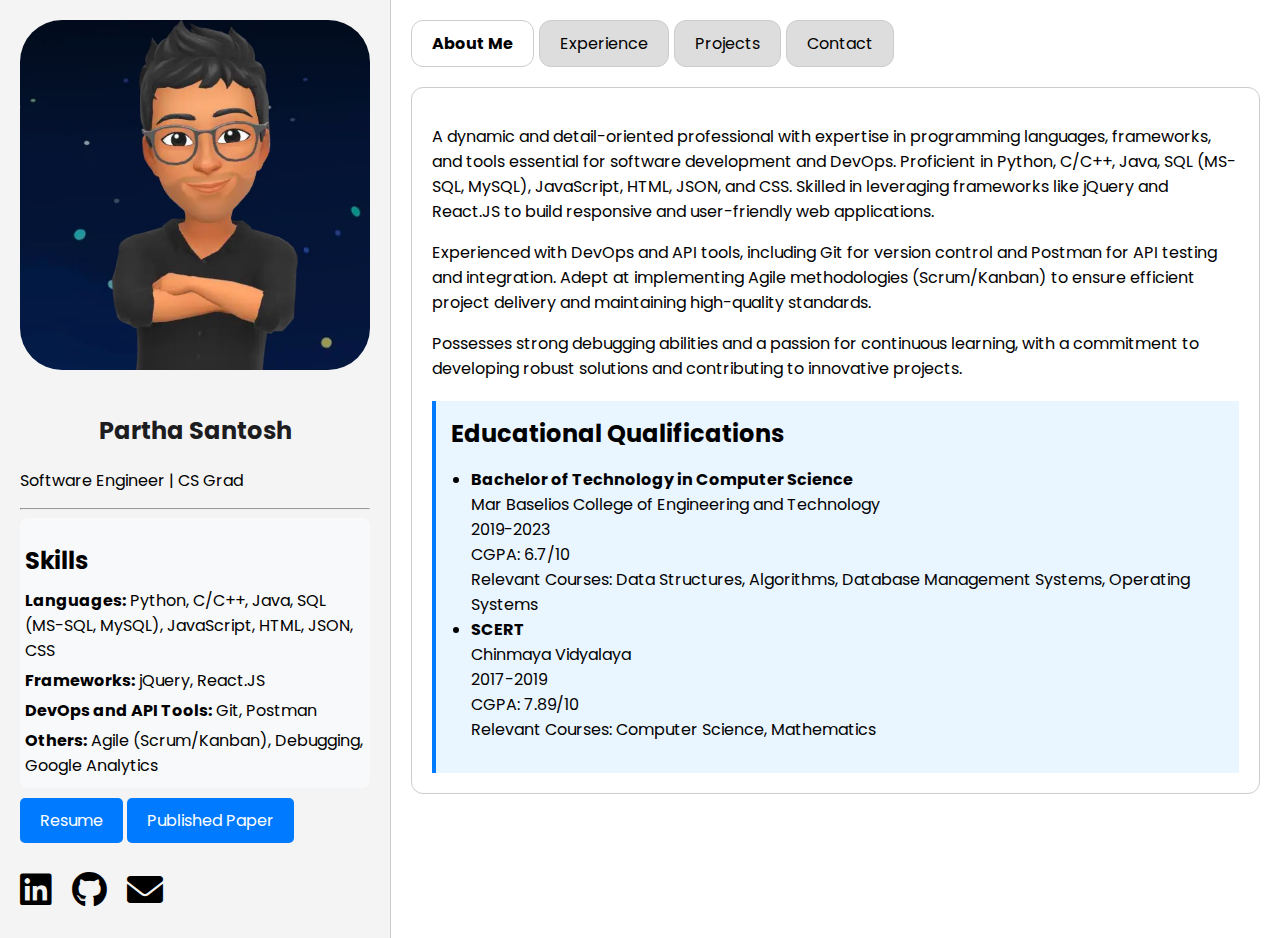
==== commit 9409fe16: "Update index.html" ====
--- a/index.html
+++ b/index.html
@@ -14,7 +14,7 @@
      <meta property="og:title" content="Partha Santosh | Portfolio">
      <meta property="og:description" content="Explore the portfolio of Partha Santosh, a software engineer with expertise in various programming languages and frameworks.">
      <meta property="og:image" content="assets/parthasantosh2.jpg"> <!-- URL to a relevant image -->
-     <meta property="og:url" content="https://yourwebsite.com"> <!-- Replace with actual URL -->
+     <meta property="og:url" content="https://parth0022.github.io/"> <!-- Replace with actual URL -->
      <meta property="og:type" content="website">
  
      <!-- Twitter Card Meta Tags -->
@@ -51,7 +51,7 @@
   <p><strong>Languages:</strong> Python, C/C++, Java, SQL (MS-SQL, MySQL), JavaScript, HTML, JSON, CSS</p>
   <p><strong>Frameworks:</strong> jQuery, React.JS</p>
   <p><strong>DevOps and API Tools:</strong> Git, Postman</p>
-  <p><strong>Others:</strong> Agile (Scrum/Kanban), Debugging</p>
+  <p><strong>Others:</strong> Agile (Scrum/Kanban), Debugging, Google Analytics</p>
 </div>
         <a href="assets/Partha Santosh Resume.pdf" download class="download-button" aria-label="Download file">Resume</a>
         <a href="https://link.springer.com/chapter/10.1007/978-981-97-2147-4_18" download class="download-button" aria-label="Download file">Published Paper</a>
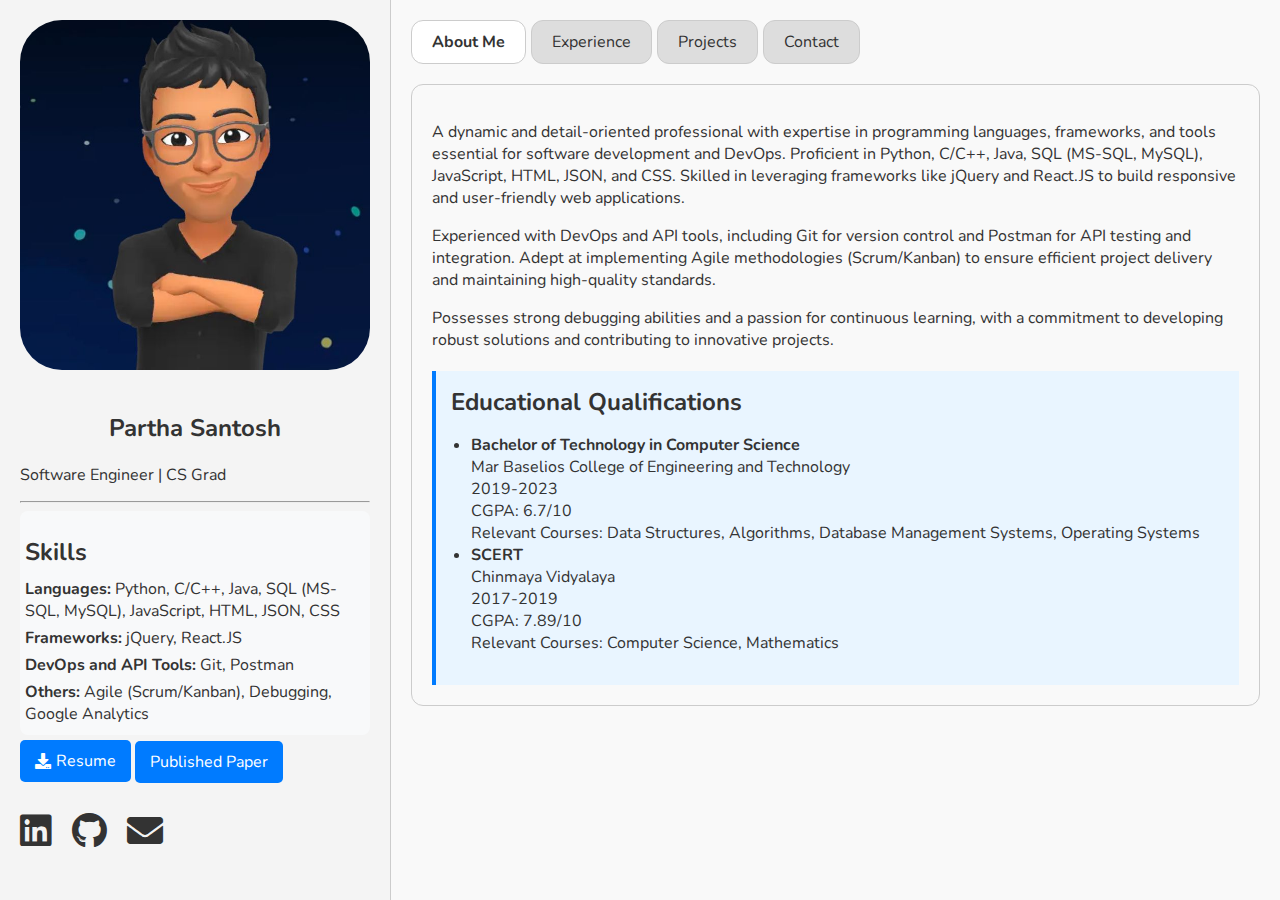
==== commit 8aeedf63: "Updated the fonts and contact page" ====
--- a/index.html
+++ b/index.html
@@ -2,7 +2,7 @@
 <html lang="en">
 <head>
     <meta charset="UTF-8">
-    <meta name="viewport" content="width=device-width, initial-scale=1.0">
+    <meta name="viewport" content="width=device-width, initial-scale=1.0, maximum-scale=1.0, user-scalable=no">
     <title>Partha Santosh | Portfolio</title>
 
      <!-- SEO Meta Tags -->
@@ -24,7 +24,9 @@
      <meta name="twitter:image" content="assets/parthasantosh2.jpg"> <!-- URL to a relevant image -->
 
     <link rel="stylesheet" href="styles.css">
+    <link rel="stylesheet" href="media-queries.css">
     <link rel="stylesheet" href="https://cdnjs.cloudflare.com/ajax/libs/font-awesome/6.0.0-beta3/css/all.min.css">
+    <link rel="stylesheet" href="https://cdnjs.cloudflare.com/ajax/libs/font-awesome/5.15.4/css/all.min.css">
 
     <!-- Google tag (gtag.js) -->
 <script async src="https://www.googletagmanager.com/gtag/js?id=G-PV5163DW56"></script>
@@ -53,7 +55,9 @@
   <p><strong>DevOps and API Tools:</strong> Git, Postman</p>
   <p><strong>Others:</strong> Agile (Scrum/Kanban), Debugging, Google Analytics</p>
 </div>
-        <a href="assets/Partha Santosh Resume.pdf" download class="download-button" aria-label="Download file">Resume</a>
+<a href="assets/Partha Santosh Resume.pdf" class="download-button" target="_blank">
+  <i class="fas fa-download"></i> Resume
+</a>
         <a href="https://link.springer.com/chapter/10.1007/978-981-97-2147-4_18" download class="download-button" aria-label="Download file">Published Paper</a>
     
                 <!-- Social Media Links -->
@@ -247,29 +251,99 @@
             </div>
         </div>
         <div id="tab4" class="tab-content" role="tabpanel">
-            <h2>Contact Form</h2>
-            <div class="container">
-                
-                <form id="contact-form">
-                  <div class="form-group">
-                    <label for="name">Name</label>
-                    <input type="text" id="name" name="name" required>
-                  </div>
-                  <div class="form-group">
-                    <label for="email">Email</label>
-                    <input type="email" id="email" name="email" required>
-                  </div>
-                  <div class="form-group">
-                    <label for="message">Message</label>
-                    <textarea id="message" name="message" required></textarea>
-                  </div>
-                  <button type="submit">Send Message</button>
-                  <div class="toast-container"></div>
-                </form>
+          <div class="contact-section">
+              <h2>Contact Me</h2>
+              <div class="contact-container">
+                  <div class="contact-info">
+                      <h3>Get in Touch</h3>
+                      <p>Have a question or want to collaborate? Send me a message!</p>
+                      <div class="contact-details">
+                          <div class="contact-item">
+                              <i class="fas fa-envelope"></i>
+                              <span>parthasantosh01@gmail.com</span>
+                          </div>
+                          <div class="contact-item">
+                              <i class="fas fa-phone"></i>
+                              <span>+91 XXXXXXXXXX</span>
+                          </div>
+                          <div class="contact-item">
+                              <i class="fas fa-map-marker-alt"></i>
+                              <span>Kerala, India</span>
+                          </div>
+                      </div>
+                  </div>
+                  
+                  <form id="contact-form" class="responsive-form">
+                      <div class="form-group">
+                          <label for="name">Full Name</label>
+                          <div class="input-wrapper">
+                              <i class="fas fa-user"></i>
+                              <input 
+                                  type="text" 
+                                  id="name" 
+                                  name="name" 
+                                  placeholder="Enter your full name" 
+                                  required 
+                                  minlength="2"
+                              >
+                          </div>
+                      </div>
+      
+                      <div class="form-group">
+                          <label for="email">Email Address</label>
+                          <div class="input-wrapper">
+                              <i class="fas fa-envelope"></i>
+                              <input 
+                                  type="email" 
+                                  id="email" 
+                                  name="email" 
+                                  placeholder="Enter your email" 
+                                  required 
+                                  pattern="[a-z0-9._%+-]+@[a-z0-9.-]+\.[a-z]{2,}$"
+                              >
+                          </div>
+                      </div>
+      
+                      <div class="form-group">
+                          <label for="subject">Subject</label>
+                          <div class="input-wrapper">
+                              <i class="fas fa-heading"></i>
+                              <input 
+                                  type="text" 
+                                  id="subject" 
+                                  name="subject" 
+                                  placeholder="Enter message subject" 
+                                  required
+                              >
+                          </div>
+                      </div>
+      
+                      <div class="form-group">
+                          <label for="message">Your Message</label>
+                          <div class="input-wrapper">
+                              <i class="fas fa-comment"></i>
+                              <textarea 
+                                  id="message" 
+                                  name="message" 
+                                  placeholder="Type your message here..." 
+                                  required 
+                                  minlength="10"
+                              ></textarea>
+                          </div>
+                      </div>
+      
+                      <div class="form-group form-actions">
+                          <button type="submit" class="submit-btn">
+                              <i class="fas fa-paper-plane"></i> Send Message
+                          </button>
+                          <div class="form-status"></div>
+                      </div>
+                  </form>
               </div>
-        </div>
+          </div>
+      </div>
     </div>
-
+</div>
 
 
 <script src="script.js"></script>
--- a/styles.css
+++ b/styles.css
@@ -1,14 +1,16 @@
-@import url("https://fonts.googleapis.com/css2?family=Poppins:wght@300;400;500;600&display=swap"); 
-  
-   /* Basic styling */
-        body {
-          font-family: "Poppins", sans-serif;
-          display: flex;
-          margin: 0;
-          padding: 0;
-          min-height: 100vh;
-          flex-direction: row; /* Change to row for horizontal layout */
-      }
+@import url("https://fonts.googleapis.com/css2?family=Nunito:wght@300;400;500;600&display=swap"); 
+
+/* Basic styling */
+body {
+    font-family: "Nunito", sans-serif; /* Changed to Nunito */
+    display: flex;
+    background-color: #f9f9f9; /* Light background */
+    color: #333; /* Dark text for contrast */
+    margin: 0;
+    padding: 0;
+    min-height: 100vh;
+    flex-direction: row; /* Change to row for horizontal layout */
+}
       
       /* Sidebar styling */
       .sidebar {
@@ -34,21 +36,24 @@
               }
       
               .download-button {
-                  padding: 10px 20px;
-                  background-color: #007bff;
-                  color: #fff;
-                  text-decoration: none;
-                  border-radius: 5px;
-                  text-align: center;
-                  margin-top: 10px;
-                  display: inline-block;
-                  align-items: center;
-              }
-      
-              .download-button:hover,
-              .download-button:focus {
-                  background-color: #0056b3;
-              }
+                display: inline-flex; /* Use flexbox for alignment */
+                align-items: center; /* Center items vertically */
+                background-color: #007BFF; /* Primary color */
+                color: white;
+                padding: 10px 15px;
+                text-decoration: none;
+                border-radius: 5px; /* Rounded corners */
+                margin: 5px 0; /* Space between buttons */
+            }
+            
+            .download-button i {
+                margin-right: 5px; /* Space between icon and text */
+            }
+            
+            .download-button:hover {
+                background-color: #0056b3; /* Darker shade on hover */
+            }
+          
 
               /* social media */
               .social-media {
@@ -59,7 +64,7 @@
             }
             
             .social-media a {
-                color: #000; /* Icon color */
+                color: #333; /* Icon color */
                 font-size: 36px; /* Size of the icons */
                 text-decoration: none; /* Remove underline */
             }
@@ -82,6 +87,7 @@
           padding: 20px;
           overflow-y: auto;
       }
+      
 /*-------------------------------------Skils--------------------------------*/
 .skills-container {
   margin-top: 5px;
@@ -349,126 +355,134 @@
 
 
 /*-------------------------------------Contact Form--------------------------------*/
-.container {
-  width: 500px;
-  margin: 50px auto;
+/* Contact Section Responsive Styles */
+.contact-section {
+  width: 100%;
+  max-width: 1200px;
+  margin: 0 auto;
+  padding: 20px;
+}
+
+.contact-container {
+  display: flex;
+  flex-wrap: wrap;
+  gap: 20px;
+  background-color: #f9f9f9;
+  border-radius: 10px;
+  box-shadow: 0 4px 6px rgba(0, 0, 0, 0.1);
   padding: 30px;
-  border: 1px solid #ccc;
+}
+
+.contact-info, .responsive-form {
+  flex: 1;
+  min-width: 300px;
+}
+
+.contact-info {
+  background-color: #007bff;
+  color: white;
+  padding: 30px;
   border-radius: 10px;
-  box-shadow: 0 4px 10px rgba(0, 0, 0, 0.1);
-  background-color: #f8f9fa; /* Light background to match the theme */
-}
-
-h1 {
-  text-align: center;
-  margin-bottom: 20px;
-  color: #1d1d1f; /* Darker color for heading */
-}
-
-.form-group {
+}
+
+.contact-details {
+  margin-top: 20px;
+}
+
+.contact-item {
+  display: flex;
+  align-items: center;
   margin-bottom: 15px;
 }
 
-.form-group label {
-  display: block;
-  margin-bottom: 5px;
-  font-weight: 500; /* Medium weight for labels */
-  color: #333; /* Darker color for labels */
-}
-
-input[type="text"],
-input[type="email"],
-textarea {
+.contact-item i {
+  margin-right: 10px;
+  font-size: 20px;
+}
+
+.responsive-form {
+  display: flex;
+  flex-direction: column;
+  gap: 15px;
+}
+
+.input-wrapper {
+  position: relative;
+  display: flex;
+  align-items: center;
+}
+
+.input-wrapper i {
+  position: absolute;
+  left: 10px;
+  color: #007bff;
+}
+
+.responsive-form input,
+.responsive-form textarea {
   width: 100%;
-  padding: 10px;
-  border: 1px solid #ccc;
-  border-radius: 10px;
-  font-size: 16px;
-  transition: border-color 0.3s; /* Smooth transition for focus */
-}
-
-input[type="text"]:focus,
-input[type="email"]:focus,
-textarea:focus {
-  border-color: #007bff; /* Blue border on focus */
-  outline: none; /* Remove default outline */
-}
-
-textarea {
-  height: 150px;
-}
-
-button[type="submit"] {
-  background-color: #007bff; /* Primary button color */
+  padding: 12px 12px 12px 40px;
+  border: 1px solid #ddd;
+  border-radius: 5px;
+  transition: all 0.3s ease;
+}
+
+.submit-btn {
+  background-color: #007bff;
   color: white;
-  padding: 10px 20px;
   border: none;
+  padding: 12px 20px;
   border-radius: 5px;
   cursor: pointer;
-  font-size: 16px;
-  transition: background-color 0.3s; /* Smooth transition for hover */
-}
-
-button[type="submit"]:hover {
-  background-color: #0056b3; /* Darker blue on hover */
-}
-
-.toast-container {
-  position: relative;
-  width: 100%;
-  padding: 10px;
-}
-
-.toast {
-  opacity: 0;
-  position: absolute;
-  top: 0;
-  right: 10px;
-  padding: 10px 20px;
-  background-color: #4CAF50; /* Green background for success messages */
-  color: white;
-  border-radius: 5px;
-  transition: opacity 0.3s ease-in-out;
-}
-
-.toast.show {
-  opacity: 1;
-}
-
-/* Responsive styles */
+  transition: background-color 0.3s ease;
+}
+
+.submit-btn:hover {
+  background-color: #0056b3;
+}
+
+/* Media Queries for Responsive Design */
+
+/* For screens smaller than 768px */
+@media (max-width: 768px) {
+  .contact-container {
+    flex-direction: column;
+  }
+  .contact-info, .responsive-form {
+    min-width: 100%;
+  }
+}
+
+/* For screens smaller than 480px */
 @media (max-width: 480px) {
-  .container {
-      margin: 20px; /* Reduce margin on smaller screens */
-      padding: 20px; /* Adjust padding */
-  }
-
-  h1 {
-      font-size: 1.5em; /* Adjust heading size */
-  }
-
-  input[type="text"],
-  input[type="email"],
-  textarea {
-      font-size: 14px; /* Slightly smaller font size */
-  }
-
-  button[type="submit"] {
-      width: 100%; /* Make button full-width */
-  }
-}
-
-@media (max-width: 480px) {
-  h1 {
-      font-size: 1.2em; /* Further reduce heading size */
-  }
-
-  input[type="text"],
-  input[type="email"],
-  textarea {
-      font-size: 12px; /* Further reduce input font size */
-  }
-
-  button[type="submit"] {
-      padding: 8px 15px; /* Adjust button padding */
+  .contact-section {
+    padding: 10px;
+  }
+  .contact-container {
+    padding: 20px;
+  }
+  .contact-info, .responsive-form {
+    padding: 20px;
+  }
+  .responsive-form input,
+  .responsive-form textarea {
+    padding: 10px 10px 10px 30px;
+  }
+}
+
+/* For screens smaller than 320px */
+@media (max-width: 320px) {
+  .contact-section {
+    padding: 5px;
+  }
+  .contact-container {
+    padding: 15px;
+  }
+  .contact-info, .responsive-form {
+    padding: 15px;
+  }
+  .responsive-form input,
+  .responsive-form textarea {
+    padding: 5px 5px 5px 20px;
   }
 }--- a/media-queries.css
+++ b/media-queries.css
@@ -0,0 +1,201 @@
+/* responsive.css */
+
+/* Global Responsive Adjustments */
+@media screen and (max-width: 1200px) {
+    body {
+        flex-direction: column;
+    }
+
+    .sidebar {
+        width: 100%;
+        max-width: 100%;
+        border-bottom: 1px solid #e0e0e0;
+    }
+
+    .main-content {
+        width: 100%;
+        margin-left: 0;
+    }
+}
+
+/* Mobile Responsive Designs */
+@media screen and (max-width: 768px) {
+    /* Sidebar Adjustments */
+    .sidebar {
+        padding: 15px;
+        text-align: center;
+    }
+
+    .profile-image {
+        width: 250px;
+        height: 250px;
+        margin: 0 auto 15px;
+    }
+
+    .social-media {
+        justify-content: center;
+    }
+
+    /* Skills Section */
+    .skills-container {
+        padding: 10px;
+    }
+
+    .skills-container h2 {
+        font-size: 1.2rem;
+    }
+
+    /* Experience Cards */
+    .experience-card {
+        padding: 15px;
+    }
+
+    .card-title {
+        font-size: 1.2rem;
+    }
+
+    .company-name {
+        font-size: 1rem;
+    }
+
+    /* Project Cards */
+    .project-container {
+        flex-direction: column;
+        align-items: center;
+    }
+
+    .project {
+        width: 90%;
+        max-width: 350px;
+    }
+
+    /* Tabs */
+    .tabs {
+        flex-direction: column;
+    }
+
+    .tab {
+        margin-bottom: 10px;
+        text-align: center;
+    }
+
+    /* Contact Form */
+    .container {
+        width: 95%;
+        margin: 20px auto;
+        padding: 15px;
+    }
+}
+
+/* Small Mobile Devices */
+@media screen and (max-width: 480px) {
+    /* Extreme Mobile Adjustments */
+    body {
+        font-size: 14px;
+    }
+
+    .sidebar h1 {
+        font-size: 20px;
+    }
+
+    .profile-image {
+        width: 200px;
+        height: 200px;
+    }
+
+    .social-media a {
+        font-size: 28px;
+    }
+
+    .skills-container {
+        font-size: 0.9rem;
+    }
+
+    .experience-card {
+        padding: 10px;
+    }
+
+    .card-title {
+        font-size: 1rem;
+    }
+
+    .project {
+        padding: 15px;
+    }
+
+    .tag {
+        font-size: 10px;
+        padding: 3px 8px;
+    }
+}
+
+/* Ultra Small Devices */
+@media screen and (max-width: 320px) {
+    body {
+        font-size: 12px;
+    }
+
+    .sidebar {
+        padding: 10px;
+    }
+
+    .profile-image {
+        width: 150px;
+        height: 150px;
+    }
+
+    .social-media a {
+        font-size: 24px;
+    }
+
+    .download-button, .github-button {
+        padding: 8px 12px;
+        font-size: 0.9rem;
+    }
+}
+
+/* Landscape Orientation Adjustments */
+@media screen and (max-height: 600px) and (orientation: landscape) {
+    body {
+        flex-direction: row;
+    }
+
+    .sidebar {
+        width: 300px;
+        height: 100vh;
+        overflow-y: auto;
+    }
+
+    .main-content {
+        flex-grow: 1;
+        overflow-y: auto;
+    }
+}
+
+@media screen and (max-width: 768px) {
+    .contact-container {
+        flex-direction: column;
+        padding: 15px;
+    }
+
+    .contact-info, 
+    .responsive-form {
+        min-width: 100%;
+    }
+
+    .contact-info {
+        margin-bottom: 20px;
+    }
+}
+
+/* High Resolution Displays */
+@media screen and (min-resolution: 300dpi) {
+    body {
+        -webkit-font-smoothing: antialiased;
+        -moz-osx-font-smoothing: grayscale;
+    }
+
+    .profile-image {
+        border: 2px solid rgba(0,0,0,0.1);
+    }
+}